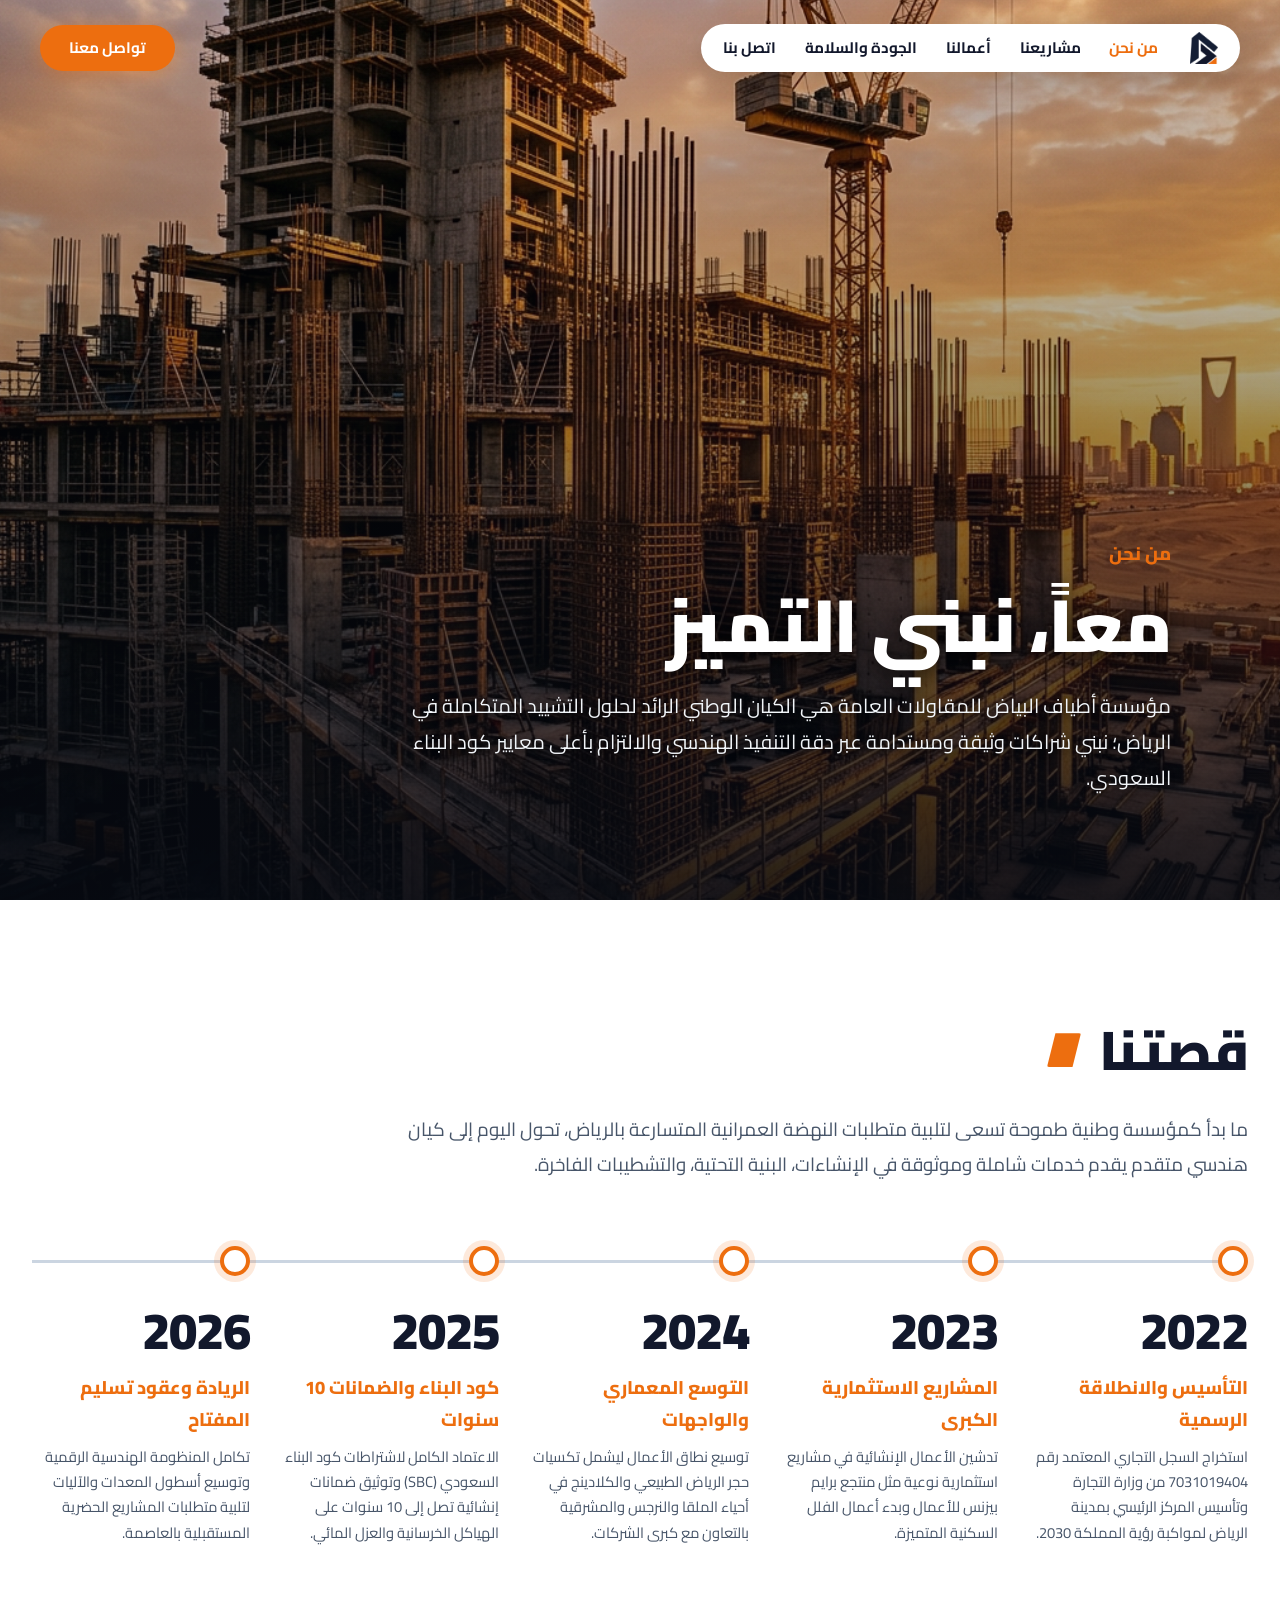
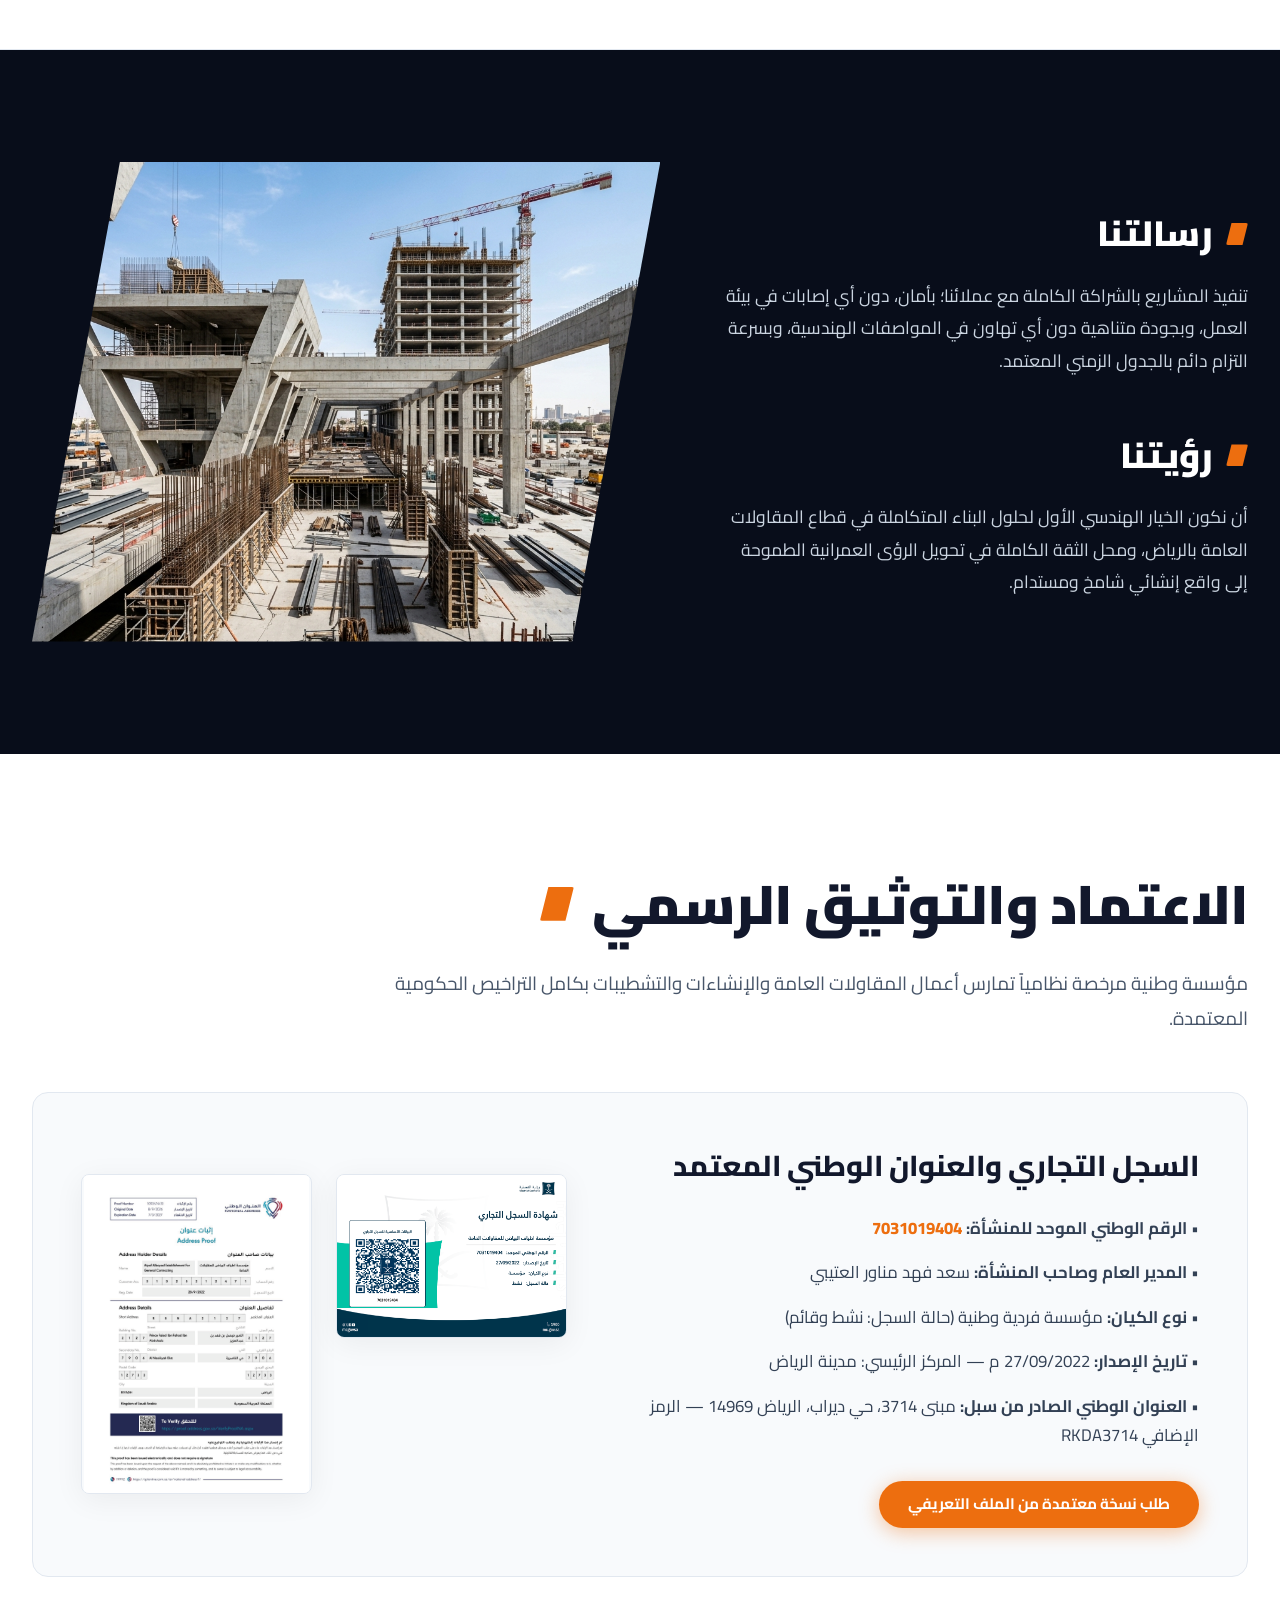
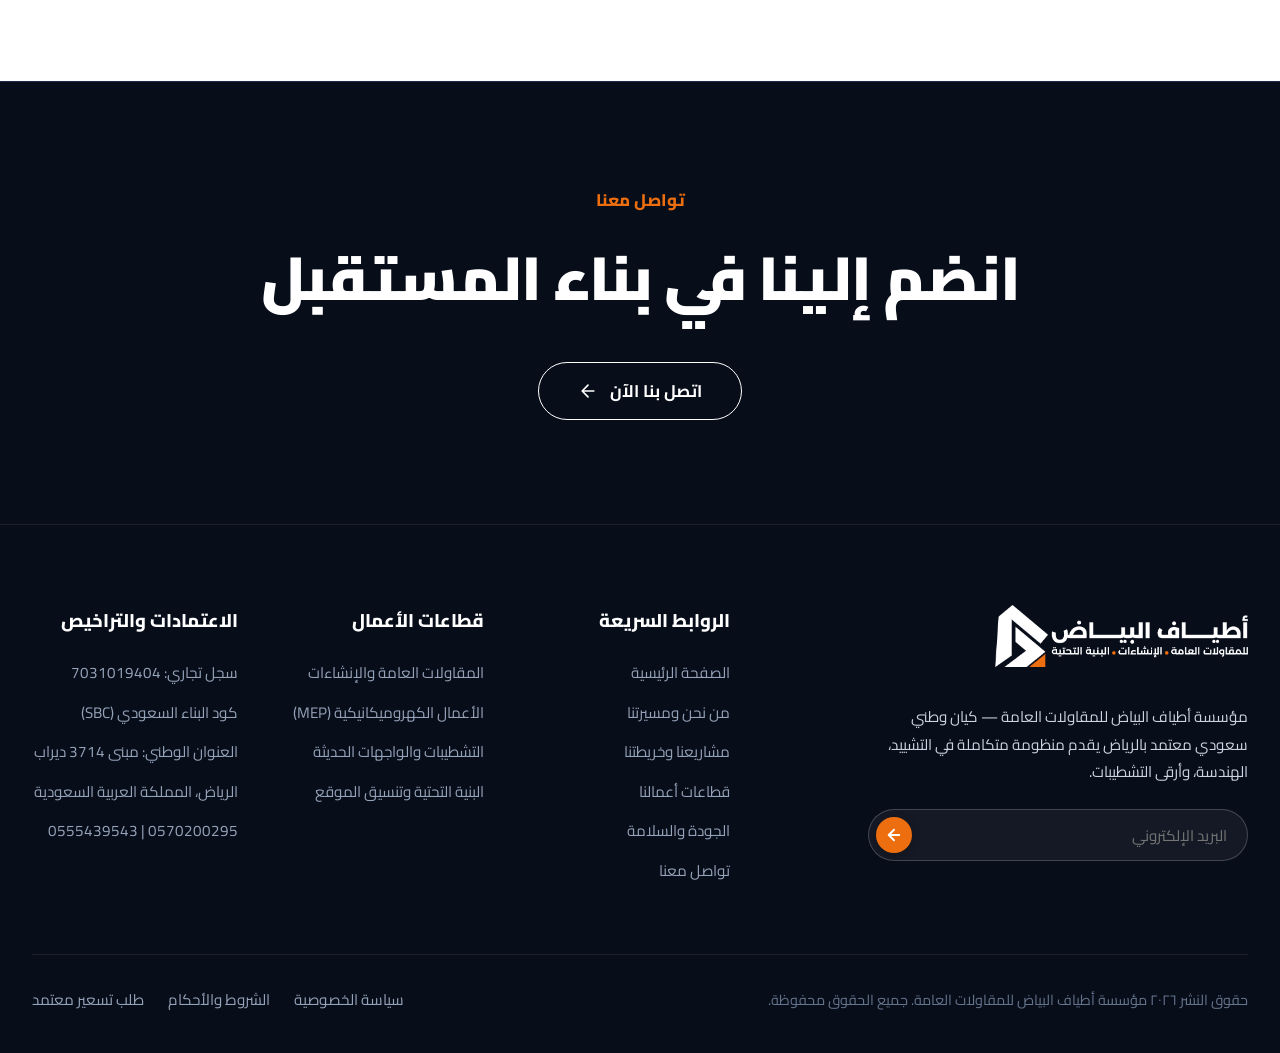
==== website/about.html @ ccd1df32 "Optimize mobile project cards sizing and padding to prevent screen clipping" ====
<!DOCTYPE html>
<html lang="ar" dir="rtl">
<head>
  <meta charset="UTF-8">
  <meta http-equiv="Cache-Control" content="no-cache, no-store, must-revalidate">
  <meta http-equiv="Pragma" content="no-cache">
  <meta http-equiv="Expires" content="0">
  <meta name="viewport" content="width=device-width, initial-scale=1.0">
  <title>من نحن | مؤسسة أطياف البياض للمقاولات العامة</title>
  <meta name="description" content="تعرف على مسيرة وقصة مؤسسة أطياف البياض للمقاولات العامة، رؤيتنا، رسالتنا، وسجلنا التجاري المعتمد.">
  <link rel="stylesheet" href="css/style.css?v=20260916_v12">
  <link rel="icon" href="images/logo/logo-icon.png">
</head>
<body>
<!-- Nesma-Style Splash Screen / Intro Loader -->
<div class="site-splash-screen" id="siteSplashScreen">
  <div class="splash-inner">
    <div class="splash-logo-box">
      <img src="images/logo/logo-square.png" alt="أطياف البياض للمقاولات العامة" class="splash-logo-img">
    </div>
    <div class="splash-progress-bar">
      <div class="splash-progress-fill"></div>
    </div>
  </div>
</div>



<header class="site-header">
  <div class="header-inner">
    <!-- Right Floating Pill -->
    <div class="header-pill">
      <a href="index.html" class="pill-logo">
        <img src="images/logo/logo-icon.png" alt="أطياف البياض">
      </a>
      <button type="button" class="pill-toggle-btn" aria-label="القائمة">
        <svg class="icon-plus" width="18" height="18" viewBox="0 0 24 24" fill="none" stroke="#ffffff" stroke-width="2.8" stroke-linecap="round"><line x1="12" y1="5" x2="12" y2="19"></line><line x1="5" y1="12" x2="19" y2="12"></line></svg>
        <svg class="icon-hamburger" width="18" height="18" viewBox="0 0 24 24" fill="none" stroke="#ffffff" stroke-width="2.5" stroke-linecap="round"><line x1="4" y1="8" x2="20" y2="8"></line><line x1="4" y1="16" x2="20" y2="16"></line></svg>
      </button>
      <nav class="pill-nav">
        <a href="about.html" class="pill-link active">من نحن</a>
        <a href="projects.html" class="pill-link ">مشاريعنا</a>
        <a href="services.html" class="pill-link ">أعمالنا</a>
        <a href="quality-safety.html" class="pill-link ">الجودة والسلامة</a>
        <a href="contact.html" class="pill-link ">اتصل بنا</a>
      </nav>
    </div>
    
    <!-- Left Floating Elements -->
    <div class="header-left">
      <a href="contact.html" class="btn-pill-orange">تواصل معنا</a>
    </div>
  </div>
</header>

<!-- Mobile Navigation Drawer -->
<div class="mobile-nav-drawer">
  <div class="mobile-drawer-header">
    <img src="images/logo/logo-white.png" alt="أطياف البياض" style="height: 38px;">
    <button class="mobile-drawer-close" aria-label="إغلاق">&times;</button>
  </div>
  <div class="mobile-drawer-links">
    <a href="index.html" class="mobile-drawer-link ">الرئيسية</a>
    <a href="about.html" class="mobile-drawer-link active">من نحن</a>
    <a href="projects.html" class="mobile-drawer-link ">مشاريعنا</a>
    <a href="services.html" class="mobile-drawer-link ">أعمالنا</a>
    <a href="quality-safety.html" class="mobile-drawer-link ">الجودة والسلامة</a>
    <a href="contact.html" class="mobile-drawer-link ">اتصل بنا</a>
  </div>
  <div style="margin-top: auto;">
    <a href="contact.html" class="btn-pill-orange" style="width: 100%; justify-content: center;">طلب تسعير مباشر</a>
  </div>
</div>
<div class="drawer-overlay"></div>


<!-- Page Hero -->
<section class="page-hero-nesma" style="background-image: url('images/hero-about.jpg');">
  <div class="page-hero-overlay"></div>
  <div class="container">
    <div class="page-hero-content">
      <span class="page-hero-category">من نحن</span>
      <h1 class="page-hero-title">معاً، نبني التميز</h1>
      <p class="page-hero-desc">
        مؤسسة أطياف البياض للمقاولات العامة هي الكيان الوطني الرائد لحلول التشييد المتكاملة في الرياض؛ نبني شراكات وثيقة ومستدامة عبر دقة التنفيذ الهندسي والالتزام بأعلى معايير كود البناء السعودي.
      </p>
    </div>
  </div>
</section>

<!-- Timeline Section (قصتنا - Nesma Model) -->
<section class="timeline-section-nesma">
  <div class="container">
    <div class="section-head-nesma">
      <div class="heading-with-polygon">
        <span>قصتنا</span>
        <span class="polygon-accent"></span>
      </div>
      <p class="section-subtitle-nesma">
        ما بدأ كمؤسسة وطنية طموحة تسعى لتلبية متطلبات النهضة العمرانية المتسارعة بالرياض، تحول اليوم إلى كيان هندسي متقدم يقدم خدمات شاملة وموثوقة في الإنشاءات، البنية التحتية، والتشطيبات الفاخرة.
      </p>
    </div>

    <div class="timeline-track-nesma">
      <!-- Milestone 2022 -->
      <div class="timeline-item-nesma">
        <div class="timeline-dot"></div>
        <div class="timeline-year">2022</div>
        <div class="timeline-milestone-title">التأسيس والانطلاقة الرسمية</div>
        <p class="timeline-milestone-desc">استخراج السجل التجاري المعتمد رقم 7031019404 من وزارة التجارة وتأسيس المركز الرئيسي بمدينة الرياض لمواكبة رؤية المملكة 2030.</p>
      </div>

      <!-- Milestone 2023 -->
      <div class="timeline-item-nesma">
        <div class="timeline-dot"></div>
        <div class="timeline-year">2023</div>
        <div class="timeline-milestone-title">المشاريع الاستثمارية الكبرى</div>
        <p class="timeline-milestone-desc">تدشين الأعمال الإنشائية في مشاريع استثمارية نوعية مثل منتجع برايم بيزنس للأعمال وبدء أعمال الفلل السكنية المتميزة.</p>
      </div>

      <!-- Milestone 2024 -->
      <div class="timeline-item-nesma">
        <div class="timeline-dot"></div>
        <div class="timeline-year">2024</div>
        <div class="timeline-milestone-title">التوسع المعماري والواجهات</div>
        <p class="timeline-milestone-desc">توسيع نطاق الأعمال ليشمل تكسيات حجر الرياض الطبيعي والكلادينج في أحياء الملقا والنرجس والمشرقية بالتعاون مع كبرى الشركات.</p>
      </div>

      <!-- Milestone 2025 -->
      <div class="timeline-item-nesma">
        <div class="timeline-dot"></div>
        <div class="timeline-year">2025</div>
        <div class="timeline-milestone-title">كود البناء والضمانات 10 سنوات</div>
        <p class="timeline-milestone-desc">الاعتماد الكامل لاشتراطات كود البناء السعودي (SBC) وتوثيق ضمانات إنشائية تصل إلى 10 سنوات على الهياكل الخرسانية والعزل المائي.</p>
      </div>

      <!-- Milestone 2026 -->
      <div class="timeline-item-nesma">
        <div class="timeline-dot"></div>
        <div class="timeline-year">2026</div>
        <div class="timeline-milestone-title">الريادة وعقود تسليم المفتاح</div>
        <p class="timeline-milestone-desc">تكامل المنظومة الهندسية الرقمية وتوسيع أسطول المعدات والآليات لتلبية متطلبات المشاريع الحضرية المستقبلية بالعاصمة.</p>
      </div>
    </div>
  </div>
</section>

<!-- Vision & Mission (Diagonal Frame Cutout - Nesma Model) -->
<section class="vision-section-nesma">
  <div class="container">
    <div class="vision-grid-nesma">
      <!-- Right/Top Text Blocks -->
      <div class="vision-content-box">
        <div class="vision-block">
          <h2 class="vision-block-title">رسالتنا</h2>
          <p class="vision-block-text">
            تنفيذ المشاريع بالشراكة الكاملة مع عملائنا؛ بأمان، دون أي إصابات في بيئة العمل، وبجودة متناهية دون أي تهاون في المواصفات الهندسية، وبسرعة التزام دائم بالجدول الزمني المعتمد.
          </p>
        </div>

        <div class="vision-block">
          <h2 class="vision-block-title">رؤيتنا</h2>
          <p class="vision-block-text">
            أن نكون الخيار الهندسي الأول لحلول البناء المتكاملة في قطاع المقاولات العامة بالرياض، ومحل الثقة الكاملة في تحويل الرؤى العمرانية الطموحة إلى واقع إنشائي شامخ ومستدام.
          </p>
        </div>
      </div>

      <!-- Diagonal Architectural Photo Frame -->
      <div class="diagonal-frame-wrap">
        <img src="images/vision-diagonal.jpg" alt="كوادر أطياف البياض الهندسية">
      </div>
    </div>
  </div>
</section>

<!-- Official Certificates & Commercial Register Section -->
<section class="section-nesma">
  <div class="container">
    <div class="section-head-nesma">
      <div class="heading-with-polygon">
        <span>الاعتماد والتوثيق الرسمي</span>
        <span class="polygon-accent"></span>
      </div>
      <p class="section-subtitle-nesma">
        مؤسسة وطنية مرخصة نظامياً تمارس أعمال المقاولات العامة والإنشاءات والتشطيبات بكامل التراخيص الحكومية المعتمدة.
      </p>
    </div>

    <div class="cr-verification-card">
      <div class="cr-info-side">
        <h3>السجل التجاري والعنوان الوطني المعتمد</h3>
        <div class="cr-meta-list">
          <div>• <strong>الرقم الوطني الموحد للمنشأة:</strong> <span style="color: var(--orange-500); font-weight: 800;">7031019404</span></div>
          <div>• <strong>المدير العام وصاحب المنشأة:</strong> سعد فهد مناور العتيبي</div>
          <div>• <strong>نوع الكيان:</strong> مؤسسة فردية وطنية (حالة السجل: نشط وقائم)</div>
          <div>• <strong>تاريخ الإصدار:</strong> 27/09/2022 م — المركز الرئيسي: مدينة الرياض</div>
          <div>• <strong>العنوان الوطني الصادر من سبل:</strong> مبنى 3714، حي ديراب، الرياض 14969 — الرمز الإضافي RKDA3714</div>
        </div>
        <div style="margin-top: 2rem;">
          <a href="contact.html" class="btn-pill-orange">طلب نسخة معتمدة من الملف التعريفي</a>
        </div>
      </div>
      
      <div class="cr-images-side">
        <img src="images/cr-cert.png" alt="السجل التجاري المعتمد" class="cr-cert-img">
        <img src="images/national-address.png" alt="العنوان الوطني المعتمد" class="cr-cert-img">
      </div>
    </div>
  </div>
</section>


<!-- Pre-Footer Call to Action (Nesma Signature) -->
<section class="pre-footer-cta">
  <div class="container">
    <span class="pre-footer-label">تواصل معنا</span>
    <h2 class="pre-footer-title">انضم إلينا في بناء المستقبل</h2>
    <a href="contact.html" class="btn-cta-outline">
      <span>اتصل بنا الآن</span>
      <svg width="20" height="20" viewBox="0 0 24 24" fill="none" stroke="currentColor" stroke-width="2" stroke-linecap="round" stroke-linejoin="round"><path d="M19 12H5M12 19l-7-7 7-7"/></svg>
    </a>
  </div>
</section>


<!-- Mega Corporate Footer (Nesma Model) -->
<footer class="site-footer-nesma">
  <div class="container">
    <div class="footer-top-row">
      <div>
        <a href="index.html" class="footer-logo-link" aria-label="أطياف البياض للمقاولات العامة">
          <img src="images/logo/logo-footer.png?v=3" alt="أطياف البياض للمقاولات العامة" class="footer-logo-img">
        </a>
        
        <p style="font-size: 0.95rem; color: var(--slate-300); line-height: 1.8; margin-bottom: 1.5rem; max-width: 380px;">
          مؤسسة أطياف البياض للمقاولات العامة — كيان وطني سعودي معتمد بالرياض يقدم منظومة متكاملة في التشييد، الهندسة، وأرقى التشطيبات.
        </p>
        
        <form class="newsletter-box" onsubmit="return false;">
            <div class="newsletter-field">
    <input type="email" class="newsletter-input" placeholder="البريد الإلكتروني" required>
    <button type="submit" class="newsletter-btn" aria-label="إرسال البريد">
            <svg width="18" height="18" viewBox="0 0 24 24" fill="none" stroke="currentColor" stroke-width="2.5" stroke-linecap="round" stroke-linejoin="round"><line x1="19" y1="12" x2="5" y2="12"></line><polyline points="12 19 5 12 12 5"></polyline></svg>
          </button>
  </div>
  <div class="newsletter-feedback" aria-live="polite"></div>
        </form>

      </div>
      
      <div class="footer-columns-grid">
        <div>
          <h4 class="footer-col-title">الروابط السريعة</h4>
          <div class="footer-links-list">
            <a href="index.html" class="footer-nav-link">الصفحة الرئيسية</a>
            <a href="about.html" class="footer-nav-link">من نحن ومسيرتنا</a>
            <a href="projects.html" class="footer-nav-link">مشاريعنا وخريطتنا</a>
            <a href="services.html" class="footer-nav-link">قطاعات أعمالنا</a>
            <a href="quality-safety.html" class="footer-nav-link">الجودة والسلامة</a>
            <a href="contact.html" class="footer-nav-link">تواصل معنا</a>
          </div>
        </div>
        
        <div>
          <h4 class="footer-col-title">قطاعات الأعمال</h4>
          <div class="footer-links-list">
            <a href="services.html#construction" class="footer-nav-link">المقاولات العامة والإنشاءات</a>
            <a href="services.html#mep" class="footer-nav-link">الأعمال الكهروميكانيكية (MEP)</a>
            <a href="services.html#finishing" class="footer-nav-link">التشطيبات والواجهات الحديثة</a>
            <a href="services.html#infrastructure" class="footer-nav-link">البنية التحتية وتنسيق الموقع</a>
          </div>
        </div>
        
        <div>
          <h4 class="footer-col-title">الاعتمادات والتراخيص</h4>
          <div class="footer-links-list">
            <span class="footer-nav-link">سجل تجاري: 7031019404</span>
            <span class="footer-nav-link">كود البناء السعودي (SBC)</span>
            <span class="footer-nav-link">العنوان الوطني: مبنى 3714 ديراب</span>
            <span class="footer-nav-link">الرياض، المملكة العربية السعودية</span>
            <span class="footer-nav-link" style="direction: ltr; text-align: right;">0555439543 | 0570200295</span>
          </div>
        </div>
      </div>
    </div>
    
    <div class="footer-bottom-bar">
      <div>حقوق النشر ٢٠٢٦ مؤسسة أطياف البياض للمقاولات العامة. جميع الحقوق محفوظة.</div>
      <div style="display: flex; gap: 1.5rem;">
        <a href="javascript:void(0)" class="footer-nav-link js-open-privacy">سياسة الخصوصية</a>
        <a href="javascript:void(0)" class="footer-nav-link js-open-terms">الشروط والأحكام</a>
        <a href="contact.html" class="footer-nav-link">طلب تسعير معتمد</a>
      </div>
    </div>
  </div>
</footer>

<script src="js/main.js?v=20260916_v12"></script>
</body>
</html>
---- website/css/style.css ----
/* ==========================================================================
   Atyaf Al-Bayad General Contracting - Full Nesma & Partners Architecture
   Full-screen 100vw, Dynamic Contoured Saudi Map, White Showcase Card,
   Floating Pill Header with Orange Brand Emblem.
   ========================================================================== */

@import url('https://fonts.googleapis.com/css2?family=Cairo:wght@300;400;500;600;700;800;900&display=swap');

:root {
  --navy-950: #070a12;
  --navy-900: #0b1120;
  --navy-850: #10172a;
  --navy-800: #12182c;
  
  --dark-teal-bg: #080d1a;
  --dark-teal-surface: #101a2e;
  --dark-teal-border: #1c2b4a;
  --map-stroke: #223559;
  --map-fill: #0c1424;
  --map-fill-active: #1c2b4a;
  
  --orange-500: #ed6e0f;
  --orange-600: #d85e05;
  --orange-50: rgba(237, 110, 15, 0.08);
  --orange-100: rgba(237, 110, 15, 0.15);
  
  --white: #ffffff;
  --slate-50: #f8fafc;
  --slate-100: #f1f5f9;
  --slate-200: #e2e8f0;
  --slate-300: #cbd5e1;
  --slate-400: #94a3b8;
  --slate-500: #64748b;
  --slate-600: #475569;
  --slate-700: #334155;
  --slate-800: #1e293b;
  --slate-900: #0f172a;

  --font-family: 'Cairo', -apple-system, BlinkMacSystemFont, "Segoe UI", Roboto, sans-serif;
  --transition-fast: all 0.25s cubic-bezier(0.16, 1, 0.3, 1);
  --transition: all 0.4s cubic-bezier(0.16, 1, 0.3, 1);
  --transition-smooth: all 0.7s cubic-bezier(0.16, 1, 0.3, 1);
  
  --radius-sm: 8px;
  --radius-md: 16px;
  --radius-lg: 24px;
  --radius-pill: 9999px;

  --space-xs: 8px;
  --space-sm: 16px;
  --space-md: 24px;
  --space-lg: 32px;
  --space-xl: 48px;
  --space-2xl: 64px;
  --space-3xl: 96px;
  
  --shadow-subtle: 0 6px 30px rgba(0, 0, 0, 0.06);
  --shadow-hover: 0 20px 45px rgba(0, 0, 0, 0.12);
  --shadow-card: 0 25px 60px rgba(0, 0, 0, 0.35);
}

*, *::before, *::after {
  box-sizing: border-box;
  margin: 0;
  padding: 0;
}

html {
  scroll-behavior: smooth;
  font-size: 16px;
  direction: rtl;
  text-align: right;
}

body {
  font-family: var(--font-family);
  background-color: var(--white);
  color: var(--slate-800);
  line-height: 1.7;
  position: relative;
  -webkit-font-smoothing: antialiased;
}

a {
  text-decoration: none;
  color: inherit;
  transition: var(--transition-fast);
}

ul {
  list-style: none;
}

img {
  max-width: 100%;
  height: auto;
  display: block;
}

.container {
  width: 100%;
  max-width: 1400px;
  margin-left: auto;
  margin-right: auto;
  padding-left: 2rem;
  padding-right: 2rem;
}

.container-fluid {
  width: 100%;
  padding-left: 4vw;
  padding-right: 4vw;
}

/* ==========================================================================
   FLOATING PILL HEADER (Nesma Signature)
   ========================================================================== */
/* ==========================================================================
   FLOATING PILL HEADER (Nesma Signature Collapsible Architecture)
   ========================================================================== */
.site-header {
  position: fixed;
  top: 1.5rem;
  right: 0;
  left: 0;
  z-index: 1000;
  pointer-events: none;
  transition: all 0.4s cubic-bezier(0.16, 1, 0.3, 1);
}

.site-header.scrolled {
  top: 1rem;
}

.header-inner {
  display: flex;
  justify-content: space-between;
  align-items: center;
  max-width: 1440px;
  margin: 0 auto;
  padding: 0 2.5rem;
  width: 100%;
}

/* Right Floating Pill (Nesma Collapsible Architecture) */
.header-pill {
  pointer-events: auto;
  display: flex;
  align-items: center;
  background: var(--white);
  padding: 0.5rem 1.4rem;
  border-radius: var(--radius-pill);
  box-shadow: 0 8px 32px rgba(0, 0, 0, 0.16);
  gap: 2rem;
  transition: all 0.4s cubic-bezier(0.16, 1, 0.3, 1);
  overflow: hidden;
  max-width: 800px;
}

.pill-logo {
  display: flex;
  align-items: center;
  flex-shrink: 0;
}

.pill-logo img {
  height: 32px;
  width: auto;
  object-fit: contain;
  transition: transform 0.3s ease;
}

.pill-logo:hover img {
  transform: scale(1.08);
}

/* Plus Toggle Button (Appears only when scrolled) */
.pill-toggle-btn {
  display: none;
  align-items: center;
  justify-content: center;
  width: 38px;
  height: 38px;
  border-radius: 50%;
  background: var(--navy-900);
  color: var(--white);
  border: none;
  cursor: pointer;
  flex-shrink: 0;
  transition: all 0.35s cubic-bezier(0.16, 1, 0.3, 1);
  padding: 0;
  box-shadow: 0 2px 8px rgba(0, 0, 0, 0.18);
}

.pill-toggle-btn svg {
  transition: transform 0.35s cubic-bezier(0.16, 1, 0.3, 1);
  display: block;
}

.pill-toggle-btn .icon-plus {
  display: block;
}

.pill-toggle-btn .icon-hamburger {
  display: none;
}

.pill-toggle-btn:hover {
  background: var(--orange-500);
  transform: scale(1.08);
}

.pill-nav {
  display: flex;
  align-items: center;
  gap: 1.8rem;
  white-space: nowrap;
  transition: all 0.4s cubic-bezier(0.16, 1, 0.3, 1);
  overflow: hidden;
}

.pill-link {
  color: var(--navy-800);
  font-size: 0.95rem;
  font-weight: 700;
  position: relative;
  padding: 0.2rem 0;
  transition: color 0.2s ease;
}

.pill-link:hover, .pill-link.active {
  color: var(--orange-500);
}

/* --- Scrolled Docked State (Collapses on Scroll to Right; Expands on Hover) --- */
.site-header.scrolled .pill-toggle-btn {
  display: inline-flex;
}

/* When scrolled and NOT hovered / expanded: shrink to compact logo + plus badge (Nesma Exact 2.06:1 Proportions) */
.site-header.scrolled .header-pill:not(:hover):not(.is-expanded) {
  min-width: 114px;
  height: 52px;
  gap: 0.85rem;
  padding: 0.35rem 0.95rem 0.35rem 0.5rem;
  box-shadow: 0 8px 24px rgba(0, 0, 0, 0.22);
}

.site-header.scrolled .header-pill:not(:hover):not(.is-expanded) .pill-nav {
  max-width: 0;
  opacity: 0;
  margin: 0;
  padding: 0;
  gap: 0;
  pointer-events: none;
  visibility: hidden;
}

/* When hovered or clicked in scrolled state: smoothly expand and HIDE the circle/x completely */
.site-header.scrolled .header-pill:hover,
.site-header.scrolled .header-pill.is-expanded {
  gap: 1.8rem;
  padding: 0.5rem 1.4rem;
  box-shadow: 0 12px 36px rgba(0, 0, 0, 0.28);
}

.site-header.scrolled .header-pill:hover .pill-toggle-btn,
.site-header.scrolled .header-pill.is-expanded .pill-toggle-btn {
  width: 0 !important;
  max-width: 0 !important;
  opacity: 0 !important;
  padding: 0 !important;
  margin: 0 !important;
  border: none !important;
  pointer-events: none !important;
  visibility: hidden !important;
  overflow: hidden !important;
}

.site-header.scrolled .header-pill:hover .pill-nav,
.site-header.scrolled .header-pill.is-expanded .pill-nav {
  max-width: 650px;
  opacity: 1;
  pointer-events: auto;
  visibility: visible;
}

/* Left Group */
.header-left {
  pointer-events: auto;
  display: flex;
  align-items: center;
  gap: 1.4rem;
}

.lang-switch {
  color: var(--white);
  font-weight: 700;
  font-size: 0.95rem;
  text-shadow: 0 2px 8px rgba(0, 0, 0, 0.8);
  transition: opacity 0.2s ease;
}

.lang-switch:hover {
  opacity: 0.8;
}

.btn-pill-orange {
  background: var(--orange-500);
  color: var(--white);
  padding: 0.65rem 1.8rem;
  border-radius: var(--radius-pill);
  font-weight: 700;
  font-size: 0.95rem;
  box-shadow: 0 4px 20px rgba(237, 110, 15, 0.4);
  transition: var(--transition);
  display: inline-flex;
  align-items: center;
  gap: 0.6rem;
}

.btn-pill-orange:hover {
  background: var(--orange-600);
  transform: translateY(-2px);
  box-shadow: 0 8px 25px rgba(237, 110, 15, 0.5);
  color: var(--white);
}

.mobile-menu-trigger {
  display: none;
  background: var(--white);
  border: none;
  border-radius: 50%;
  width: 44px;
  height: 44px;
  cursor: pointer;
  box-shadow: 0 4px 20px rgba(0, 0, 0, 0.15);
  align-items: center;
  justify-content: center;
  flex-direction: column;
  gap: 5px;
}

.mobile-menu-trigger span {
  width: 20px;
  height: 2px;
  background: var(--navy-800);
}

/* Mobile Drawer */
.mobile-nav-drawer {
  position: fixed;
  top: 0;
  right: 0;
  width: 85%;
  max-width: 360px;
  height: 100vh;
  background: var(--navy-900);
  z-index: 2000;
  padding: 2.5rem 2rem;
  display: flex;
  flex-direction: column;
  gap: 2rem;
  box-shadow: -10px 0 40px rgba(0, 0, 0, 0.6);
  transform: translateX(100%);
  visibility: hidden;
  pointer-events: none;
  transition: transform 0.4s cubic-bezier(0.16, 1, 0.3, 1), visibility 0.4s;
}

.mobile-nav-drawer.open {
  transform: translateX(0);
  visibility: visible;
  pointer-events: auto;
}

.mobile-drawer-header {
  display: flex;
  justify-content: space-between;
  align-items: center;
  border-bottom: 1px solid rgba(255, 255, 255, 0.1);
  padding-bottom: 1.2rem;
}

.mobile-drawer-close {
  background: none;
  border: none;
  color: var(--white);
  font-size: 2rem;
  cursor: pointer;
}

.mobile-drawer-links {
  display: flex;
  flex-direction: column;
  gap: 1.4rem;
}

.mobile-drawer-link {
  color: var(--white);
  font-size: 1.2rem;
  font-weight: 700;
  padding-bottom: 0.5rem;
  border-bottom: 1px solid rgba(255, 255, 255, 0.05);
}

.mobile-drawer-link.active, .mobile-drawer-link:hover {
  color: var(--orange-500);
}

.drawer-overlay {
  position: fixed;
  inset: 0;
  background: rgba(0, 0, 0, 0.7);
  backdrop-filter: blur(4px);
  z-index: 1999;
  opacity: 0;
  visibility: hidden;
  transition: var(--transition);
}

.drawer-overlay.active {
  opacity: 1;
  visibility: visible;
}

/* ==========================================================================
   HERO SECTION (Edge-to-Edge Architectural Video)
   ========================================================================== */
.hero-nesma {
  position: relative;
  width: 100vw;
  min-height: 100vh;
  display: flex;
  align-items: center;
  justify-content: center;
  background-color: var(--navy-950);
  overflow: hidden;
  padding: 8rem 2rem 6rem;
}

.hero-video-bg {
  position: absolute;
  top: -4%;
  left: -4%;
  width: 108%;
  height: 108%;
  object-fit: cover;
  z-index: 1;
  opacity: 0.8;
  animation: heroKenBurns 20s ease-in-out infinite alternate;
  will-change: transform;
}

.hero-fallback-bg {
  position: absolute;
  top: -4%;
  left: -4%;
  width: 108%;
  height: 108%;
  z-index: 1;
  background-size: cover;
  background-position: center;
  opacity: 0.25;
  animation: heroKenBurns 20s ease-in-out infinite alternate;
  will-change: transform;
}

.hero-overlay-nesma {
  position: absolute;
  inset: 0;
  z-index: 2;
  background: radial-gradient(circle at center, rgba(7, 10, 18, 0.4) 0%, rgba(7, 10, 18, 0.7) 100%),
              linear-gradient(180deg, rgba(7, 10, 18, 0.5) 0%, rgba(7, 10, 18, 0.15) 40%, rgba(7, 10, 18, 0.65) 100%);
  pointer-events: none;
}

/* Hero Content & Dynamic Rotating Line (Big, Bold, Vibrant, Crystal Clear) */
.hero-content-nesma {
  position: relative;
  z-index: 5;
  text-align: center;
  max-width: 1200px;
  margin: 0 auto;
  padding: 0 1.5rem;
}

.hero-dynamic-line {
  font-family: 'Cairo', sans-serif;
  font-size: clamp(2.6rem, 5.5vw, 4.8rem);
  font-weight: 900;
  color: #ffffff !important;
  letter-spacing: -0.02em;
  line-height: 1.3;
  min-height: 1.4em;
  display: flex;
  align-items: center;
  justify-content: center;
  text-shadow: none;
}

.hero-rotating-text {
  display: inline-block;
  color: #ffffff !important;
  transition: opacity 0.55s cubic-bezier(0.16, 1, 0.3, 1), transform 0.55s cubic-bezier(0.16, 1, 0.3, 1);
  will-change: transform, opacity;
}

.hero-rotating-text.fade-out {
  opacity: 0;
  transform: translateY(-16px);
}

.hero-rotating-text.fade-in {
  opacity: 1;
  transform: translateY(0);
}

/* Page Hero Variant (Strict 100vh Fullscreen - Nesma Model) */
.page-hero-nesma {
  position: relative;
  width: 100vw;
  height: 100vh;
  min-height: 100vh;
  display: flex;
  align-items: flex-end;
  justify-content: flex-start;
  background-size: 0 0;
  overflow: hidden;
  padding: 0 6vw 6.5rem;
}

.page-hero-nesma::before {
  content: '';
  position: absolute;
  top: -4%;
  left: -4%;
  width: 108%;
  height: 108%;
  background-image: inherit;
  background-size: cover;
  background-position: center;
  z-index: 0;
  animation: heroKenBurns 18s ease-in-out infinite alternate;
  will-change: transform;
  pointer-events: none;
}

@keyframes heroKenBurns {
  0% {
    transform: scale(1);
  }
  100% {
    transform: scale(1.08);
  }
}

.page-hero-overlay {
  position: absolute;
  inset: 0;
  background: linear-gradient(180deg, rgba(7, 10, 18, 0.1) 0%, rgba(7, 10, 18, 0.4) 50%, rgba(7, 10, 18, 0.88) 100%);
  z-index: 1;
}

.page-hero-content {
  position: relative;
  z-index: 2;
  text-align: right;
  max-width: 960px;
  color: var(--white);
  margin-right: 0;
  margin-left: auto;
}

.page-hero-category {
  font-size: 1.15rem;
  color: var(--orange-500);
  font-weight: 800;
  margin-bottom: 0.8rem;
  display: block;
}

.page-hero-title {
  font-size: clamp(2.8rem, 6vw, 4.6rem);
  font-weight: 900;
  color: var(--white);
  line-height: 1.18;
  margin-bottom: 1.2rem;
  letter-spacing: -1.5px;
  text-shadow: 0 4px 20px rgba(0, 0, 0, 0.85);
}

.page-hero-desc {
  font-size: 1.25rem;
  color: var(--slate-100);
  line-height: 1.8;
  max-width: 800px;
  text-shadow: 0 2px 10px rgba(0, 0, 0, 0.8);
}

/* ==========================================================================
   METRIC CARDS (Nesma 4-Card Floating Row)
   ========================================================================== */
.facts-section-nesma {
  position: relative;
  z-index: 10;
  margin-top: 0 !important; /* Completely below the hero section */
  padding: 5.5rem 0 5rem;
  background-color: #f8fafc;
  border-top: 1px solid rgba(0, 0, 0, 0.05);
}

.facts-row-nesma {
  display: grid;
  grid-template-columns: repeat(4, 1fr);
  gap: 1.6rem;
}

.fact-card-nesma {
  border-radius: var(--radius-md);
  padding: 3rem 2.2rem;
  transition: transform 0.35s ease, box-shadow 0.35s ease;
  display: flex;
  flex-direction: column;
}

.fact-card-nesma:hover {
  transform: translateY(-8px);
}

.fact-card-orange {
  background: var(--orange-500);
  color: var(--white);
  box-shadow: 0 12px 35px rgba(237, 110, 15, 0.35);
}

.fact-card-white {
  background: var(--white);
  color: var(--navy-800);
  border: 1px solid var(--slate-200);
  box-shadow: var(--shadow-subtle);
}

.fact-card-white:hover {
  box-shadow: var(--shadow-hover);
}

.fact-big-num {
  font-size: clamp(3.2rem, 4.2vw, 4.5rem);
  font-weight: 900;
  line-height: 1;
  margin-bottom: 1.2rem;
  letter-spacing: -1.5px;
}

.fact-card-title {
  font-size: 1.25rem;
  font-weight: 800;
  margin-bottom: 0.8rem;
}

.fact-card-p {
  font-size: 0.95rem;
  line-height: 1.7;
  opacity: 0.9;
}

.fact-card-white .fact-card-p {
  color: var(--slate-600);
}

/* ==========================================================================
   SECTION HEADINGS & ORANGE POLYGON ACCENT (Nesma Signature)
   ========================================================================== */
.section-nesma {
  padding: 6.5rem 0;
}

.section-nesma-light {
  background-color: var(--slate-50);
}

.section-head-nesma {
  margin-bottom: 3.5rem;
}

.heading-with-polygon {
  display: inline-flex;
  align-items: center;
  gap: 1.1rem;
  font-size: clamp(2.4rem, 4.5vw, 3.4rem);
  font-weight: 900;
  color: var(--navy-800);
  margin-bottom: 1rem;
  letter-spacing: -0.5px;
}

.polygon-accent {
  display: inline-block;
  width: 34px;
  height: 34px;
  background: var(--orange-500);
  clip-path: polygon(25% 0%, 100% 0%, 75% 100%, 0% 100%);
  border-radius: 2px;
  flex-shrink: 0;
}

.section-subtitle-nesma {
  font-size: 1.18rem;
  color: var(--slate-600);
  max-width: 860px;
  line-height: 1.85;
}

/* ==========================================================================
   OUR BUSINESS / SERVICES CARDS (Nesma Style)
   ========================================================================== */
.services-row-nesma {
  display: grid;
  grid-template-columns: repeat(4, 1fr);
  gap: 1.8rem;
}

.service-card-nesma {
  background: var(--white);
  border-radius: var(--radius-md);
  overflow: hidden;
  box-shadow: var(--shadow-subtle);
  border: 1px solid var(--slate-200);
  position: relative;
  transition: transform 0.4s ease, box-shadow 0.4s ease;
  display: flex;
  flex-direction: column;
  text-decoration: none;
}

.service-card-nesma:hover {
  transform: translateY(-8px);
  box-shadow: var(--shadow-hover);
}

.service-img-wrap {
  height: 250px;
  overflow: hidden;
  position: relative;
}

.service-img-wrap img {
  width: 100%;
  height: 100%;
  object-fit: cover;
  transition: transform 0.6s cubic-bezier(0.16, 1, 0.3, 1);
}

.service-card-nesma:hover .service-img-wrap img {
  transform: scale(1.08);
}

.service-icon-circle {
  position: absolute;
  top: 225px;
  right: 2rem;
  width: 52px;
  height: 52px;
  border-radius: 50%;
  background: var(--white);
  box-shadow: 0 4px 18px rgba(0, 0, 0, 0.12);
  display: flex;
  align-items: center;
  justify-content: center;
  color: var(--navy-800);
  z-index: 5;
  border: 1px solid var(--slate-100);
}

.service-content {
  padding: 2.5rem 2rem 2.2rem;
  flex: 1;
  display: flex;
  flex-direction: column;
}

.service-title {
  font-size: 1.35rem;
  font-weight: 800;
  color: var(--navy-800);
  margin-bottom: 0.8rem;
}

.service-desc {
  font-size: 0.95rem;
  color: var(--slate-600);
  line-height: 1.7;
}

/* ==========================================================================
   FULLSCREEN NESMA PROJECTS SECTION (Exact Screenshot 4 Architecture)
   ========================================================================== */
.projects-section-nesma-full {
  width: 100vw;
  min-height: 100vh;
  background-color: var(--dark-teal-bg);
  color: var(--white);
  padding: 6rem 4vw;
  display: flex;
  align-items: center;
  position: relative;
  overflow: hidden;
}

.projects-full-container {
  width: 100%;
  max-width: 1560px;
  margin: 0 auto;
  display: grid;
  grid-template-columns: 500px 1fr;
  gap: 5vw;
  align-items: center;
}

/* Left: Large White Showcase Card */
.project-showcase-left {
  position: relative;
  z-index: 20;
}

.project-white-card {
  background: var(--white);
  color: var(--navy-800);
  border-radius: var(--radius-lg);
  padding: 2.8rem 2.5rem;
  box-shadow: var(--shadow-card);
  width: 100%;
  transition: opacity 0.4s ease, transform 0.4s ease;
  display: flex;
  flex-direction: column;
}

.p-card-title {
  font-size: 1.9rem;
  font-weight: 900;
  color: var(--navy-800);
  margin-bottom: 1.2rem;
  line-height: 1.3;
}

.p-card-meta-grid {
  display: grid;
  grid-template-columns: repeat(4, 1fr);
  gap: 0.8rem;
  border-bottom: 1px solid var(--slate-200);
  padding-bottom: 1.2rem;
  margin-bottom: 1.5rem;
}

.p-meta-box {
  display: flex;
  flex-direction: column;
}

.p-meta-lbl {
  font-size: 0.8rem;
  color: var(--slate-500);
  margin-bottom: 0.2rem;
}

.p-meta-val {
  font-size: 0.95rem;
  font-weight: 800;
  color: var(--navy-800);
  white-space: nowrap;
  overflow: hidden;
  text-overflow: ellipsis;
}

.p-card-img-wrap {
  width: 100%;
  height: 240px;
  border-radius: var(--radius-md);
  overflow: hidden;
  margin-bottom: 1.4rem;
  box-shadow: 0 4px 15px rgba(0, 0, 0, 0.08);
}

.p-card-img-wrap img {
  width: 100%;
  height: 100%;
  object-fit: cover;
  transition: transform 0.5s ease;
}

.p-card-desc {
  font-size: 0.95rem;
  color: var(--slate-600);
  line-height: 1.75;
  margin-bottom: 2rem;
  min-height: 68px;
}

.p-card-nav-row {
  display: flex;
  justify-content: space-between;
  align-items: center;
  border-top: 1px solid var(--slate-200);
  padding-top: 1.2rem;
}

.p-nav-counter {
  font-size: 1.1rem;
  font-weight: 800;
  color: var(--navy-800);
}

.p-nav-counter span:first-child {
  color: var(--orange-500);
  font-size: 1.35rem;
}

.p-nav-arrows {
  display: flex;
  gap: 0.8rem;
}

.p-nav-btn {
  width: 44px;
  height: 44px;
  border-radius: 50%;
  border: 1px solid var(--slate-300);
  background: var(--white);
  color: var(--navy-800);
  cursor: pointer;
  display: flex;
  align-items: center;
  justify-content: center;
  transition: var(--transition-fast);
}

.p-nav-btn:hover {
  background: var(--orange-500);
  border-color: var(--orange-500);
  color: var(--white);
  transform: scale(1.05);
}

/* Right: Contoured Vector Map & Title */
.project-map-right {
  display: flex;
  flex-direction: column;
  justify-content: space-between;
  position: relative;
  min-height: 600px;
}

.map-viewport {
  width: 100%;
  position: relative;
  overflow: visible;
  display: flex;
  justify-content: center;
  align-items: center;
}

.saudi-map-svg-element {
  width: 100%;
  max-width: 820px;
  height: auto;
  transition: transform 0.8s cubic-bezier(0.16, 1, 0.3, 1);
  transform-origin: center center;
  filter: drop-shadow(0 20px 40px rgba(0, 0, 0, 0.5));
}

.ksa-depth-layer {
  fill: #04070e;
}

.ksa-region {
  fill: var(--map-fill);
  stroke: var(--map-stroke);
  stroke-width: 1.4;
  transition: fill 0.5s ease, stroke 0.5s ease;
  cursor: pointer;
}

.ksa-region:hover {
  fill: #15223c;
  stroke: #2b426e;
}

.ksa-region.active-region {
  fill: var(--map-fill-active);
  stroke: #38558c;
  stroke-width: 2;
}

.map-lbl {
  font-family: var(--font-family);
  font-size: 15px;
  font-weight: 700;
  fill: #4d6b9e;
  text-anchor: middle;
  pointer-events: none;
  transition: fill 0.3s ease;
}

.map-lbl.bold-lbl {
  font-size: 22px;
  font-weight: 900;
  fill: #6888bf;
}

/* Dynamic 3D Pin & Pulse */
.dynamic-pin {
  transition: transform 0.8s cubic-bezier(0.16, 1, 0.3, 1);
}

.pin-radar-ring {
  fill: rgba(237, 110, 15, 0.22);
  animation: pinRadar 2s infinite cubic-bezier(0.25, 1, 0.5, 1);
}

.pin-halo {
  fill: rgba(237, 110, 15, 0.55);
}

.pin-core {
  fill: var(--white);
  filter: drop-shadow(0 0 6px rgba(255, 255, 255, 0.9));
}

@keyframes pinRadar {
  0% { r: 10; opacity: 1; }
  100% { r: 38; opacity: 0; }
}

.project-right-footer {
  margin-top: 2rem;
  max-width: 700px;
}

.project-section-heading {
  font-size: clamp(2.4rem, 4.5vw, 3.4rem);
  font-weight: 900;
  color: var(--white);
  margin-bottom: 0.8rem;
}

.project-section-sub {
  font-size: 1.12rem;
  color: var(--slate-300);
  line-height: 1.85;
  margin-bottom: 1.8rem;
}

/* ==========================================================================
   ABOUT US: HORIZONTAL TIMELINE & ANGLE CUTOUT (Nesma Signature)
   ========================================================================== */
.timeline-section-nesma {
  padding: 6.5rem 0;
  background-color: var(--white);
  border-bottom: 1px solid var(--slate-200);
}

.timeline-track-nesma {
  display: grid;
  grid-template-columns: repeat(5, 1fr);
  gap: 2rem;
  position: relative;
  margin-top: 4rem;
}

.timeline-track-nesma::before {
  content: '';
  position: absolute;
  top: 14px;
  right: 0;
  left: 0;
  height: 3px;
  background: #cbd5e1;
  z-index: 1;
}

.timeline-item-nesma {
  position: relative;
  z-index: 2;
  display: flex;
  flex-direction: column;
}

.timeline-dot {
  width: 30px;
  height: 30px;
  border-radius: 50%;
  background: var(--white);
  border: 4px solid var(--orange-500);
  margin-bottom: 1.8rem;
  box-shadow: 0 0 0 6px rgba(237, 110, 15, 0.15);
  transition: transform 0.3s ease;
}

.timeline-item-nesma:hover .timeline-dot {
  transform: scale(1.25);
  background: var(--orange-500);
}

.timeline-year {
  font-size: 3.2rem;
  font-weight: 900;
  color: var(--navy-800);
  line-height: 1;
  margin-bottom: 1rem;
  letter-spacing: -1px;
}

.timeline-milestone-title {
  font-size: 1.15rem;
  font-weight: 800;
  color: var(--orange-500);
  margin-bottom: 0.6rem;
}

.timeline-milestone-desc {
  font-size: 0.92rem;
  color: var(--slate-600);
  line-height: 1.7;
}

/* Vision & Mission Diagonal Frame */
.vision-section-nesma {
  background-color: var(--dark-teal-bg);
  color: var(--white);
  padding: 7rem 0;
  position: relative;
  overflow: hidden;
}

.vision-grid-nesma {
  display: grid;
  grid-template-columns: 1fr 1.2fr;
  gap: 4rem;
  align-items: center;
}

.diagonal-frame-wrap {
  position: relative;
  width: 100%;
  height: 480px;
  clip-path: polygon(14% 0%, 100% 0%, 86% 100%, 0% 100%);
  overflow: hidden;
  box-shadow: 0 20px 50px rgba(0, 0, 0, 0.5);
}

.diagonal-frame-wrap img {
  width: 100%;
  height: 100%;
  object-fit: cover;
}

.vision-content-box {
  display: flex;
  flex-direction: column;
  gap: 3rem;
}

.vision-block-title {
  font-size: 2.2rem;
  font-weight: 900;
  color: var(--white);
  margin-bottom: 1rem;
  display: flex;
  align-items: center;
  gap: 0.8rem;
}

.vision-block-title::before {
  content: '';
  display: inline-block;
  width: 22px;
  height: 22px;
  background: var(--orange-500);
  clip-path: polygon(25% 0%, 100% 0%, 75% 100%, 0% 100%);
  border-radius: 2px;
  flex-shrink: 0;
}

.vision-block-text {
  font-size: 1.1rem;
  color: var(--slate-300);
  line-height: 1.85;
}

/* ==========================================================================
   PRE-FOOTER CTA & MEGA FOOTER (Nesma Exact)
   ========================================================================== */
.pre-footer-cta {
  background-color: var(--dark-teal-bg);
  border-top: 1px solid var(--dark-teal-border);
  padding: 6.5rem 0;
  text-align: center;
  color: var(--white);
}

.pre-footer-label {
  color: var(--orange-500);
  font-size: 1.05rem;
  font-weight: 800;
  margin-bottom: 0.8rem;
  display: block;
}

.pre-footer-title {
  font-size: clamp(2.4rem, 5vw, 3.8rem);
  font-weight: 900;
  margin-bottom: 2rem;
  letter-spacing: -1px;
}

.btn-cta-outline {
  display: inline-flex;
  align-items: center;
  gap: 0.8rem;
  padding: 0.85rem 2.4rem;
  border-radius: var(--radius-pill);
  border: 1.5px solid var(--white);
  color: var(--white);
  font-size: 1.05rem;
  font-weight: 700;
  transition: var(--transition-fast);
}

.btn-cta-outline:hover {
  background: var(--white);
  color: var(--navy-900);
  transform: translateY(-3px);
  box-shadow: 0 10px 30px rgba(0, 0, 0, 0.3);
}

/* Mega Footer */
.site-footer-nesma {
  background-color: var(--dark-teal-bg);
  border-top: 1px solid rgba(255, 255, 255, 0.08);
  padding: 5rem 0 2.5rem;
  color: var(--slate-300);
}

.footer-top-row {
  display: grid;
  grid-template-columns: 1.3fr 2fr;
  gap: 4rem;
  margin-bottom: 4rem;
}

.footer-logo-link {
  display: inline-block;
  margin-bottom: 1.75rem;
  transition: transform var(--transition-fast), opacity var(--transition-fast);
}

.footer-logo-link:hover {
  transform: translateY(-2px);
  opacity: 0.95;
}

.footer-logo-img {
  height: 62px;
  width: auto;
  max-width: 280px;
  object-fit: contain;
  display: block;
}

.newsletter-box {
  position: relative;
  max-width: 380px;
}

.newsletter-field {
  position: relative;
  width: 100%;
}

.newsletter-input {
  width: 100%;
  height: 52px;
  padding: 0 1.25rem 0 3.8rem;
  border-radius: var(--radius-pill);
  border: 1px solid rgba(255, 255, 255, 0.2);
  background: rgba(255, 255, 255, 0.05);
  color: var(--white);
  font-family: var(--font-family);
  font-size: 0.95rem;
  outline: none;
  display: block;
  box-sizing: border-box;
  transition: border-color var(--transition-fast), background var(--transition-fast);
}

.newsletter-input:focus {
  border-color: var(--orange-500);
  background: rgba(255, 255, 255, 0.08);
}

.newsletter-btn {
  position: absolute;
  left: 8px;
  top: 50%;
  transform: translateY(-50%);
  width: 36px;
  height: 36px;
  border-radius: 50%;
  background: var(--orange-500);
  border: none;
  color: var(--white);
  cursor: pointer;
  display: flex;
  align-items: center;
  justify-content: center;
  padding: 0;
  transition: all var(--transition-fast);
  box-shadow: 0 2px 8px rgba(0, 0, 0, 0.2);
  z-index: 2;
}

.newsletter-btn:hover {
  background: var(--orange-600);
  transform: translateY(-50%) scale(1.06);
}

.newsletter-feedback {
  font-size: 0.82rem;
  margin-top: 0.6rem;
  padding: 0 0.5rem;
  min-height: 1.2rem;
  line-height: 1.5;
  transition: all 0.25s ease;
}

.newsletter-feedback.success {
  color: #4ade80;
  font-weight: 600;
}

.newsletter-feedback.error {
  color: #f87171;
  font-weight: 600;
}

.footer-columns-grid {
  display: grid;
  grid-template-columns: repeat(3, 1fr);
  gap: 2.5rem;
}

.footer-col-title {
  font-size: 1.15rem;
  font-weight: 800;
  color: var(--white);
  margin-bottom: 1.5rem;
}

.footer-links-list {
  display: flex;
  flex-direction: column;
  gap: 0.85rem;
}

.footer-nav-link {
  font-size: 0.95rem;
  color: var(--slate-400);
  transition: color 0.2s ease;
}

.footer-nav-link:hover {
  color: var(--orange-500);
}

.footer-bottom-bar {
  border-top: 1px solid rgba(255, 255, 255, 0.08);
  padding-top: 2rem;
  display: flex;
  justify-content: space-between;
  align-items: center;
  flex-wrap: wrap;
  gap: 1.5rem;
  font-size: 0.9rem;
  color: var(--slate-500);
}

/* ==========================================================================
   RESPONSIVE DESIGN (Tablets & Mobiles)
   ========================================================================== */
@media (max-width: 1200px) {
  .projects-full-container { grid-template-columns: 1fr; }
  .services-row-nesma { grid-template-columns: repeat(2, 1fr); }
  .facts-row-nesma { grid-template-columns: repeat(2, 1fr); }
  .timeline-track-nesma { grid-template-columns: repeat(3, 1fr); }
  .timeline-track-nesma::before { display: none; }
}

@media (max-width: 992px) {
  .vision-grid-nesma { grid-template-columns: 1fr; }
  .footer-top-row { grid-template-columns: 1fr; }
}

@media (max-width: 768px) {
  .pill-nav, .lang-switch { display: none; }
  .mobile-menu-trigger { display: flex; }
  .pill-toggle-btn { display: inline-flex; }
  .header-pill {
    min-width: 114px;
    height: 52px;
    padding: 0.35rem 0.95rem 0.35rem 0.5rem;
    gap: 0.85rem;
  }
  .facts-row-nesma { grid-template-columns: 1fr; }
  .services-row-nesma { grid-template-columns: 1fr; }
  .timeline-track-nesma { grid-template-columns: 1fr; }
  .footer-columns-grid { grid-template-columns: 1fr; }
  .hero-title-nesma { font-size: 2.6rem; }
  .facts-section-nesma { margin-top: 0 !important; }
  .projects-section-nesma-full { padding: 4rem 1rem; }
}



/* ==========================================================================
   NESMA & PARTNERS SCROLLYTELLING PROJECTS SECTION
   Natural Mouse Scroll + Sticky Line Contour Map + Pure White Info Cards
   ========================================================================== */

.scrolly-projects-section {
  background-color: #080D1A;
  padding: 6rem 0 8rem;
  position: relative;
  overflow: clip;
  color: #ffffff;
}

.scrolly-projects-container {
  max-width: 1440px;
  margin: 0 auto;
  padding: 0 2.5rem;
  display: grid;
  grid-template-columns: 1.15fr 1fr;
  gap: 4.5rem;
  align-items: start;
}

/* --- Left Column: Natural Stream of Cards --- */
.scrolly-projects-stream {
  display: flex;
  flex-direction: column;
}

.scrolly-project-item {
  margin-bottom: 5.5rem;
  scroll-margin-top: 140px;
  transition: opacity 0.4s ease, transform 0.4s ease;
}

.scrolly-project-item:last-child {
  margin-bottom: 2rem;
}

.p-card-img-box {
  width: 100%;
  height: 320px;
  border-radius: 20px;
  overflow: hidden;
  background-color: #101A2E;
  margin-bottom: 1.25rem;
  box-shadow: 0 10px 30px rgba(0, 0, 0, 0.35);
}

.p-card-img-box img {
  width: 100%;
  height: 100%;
  object-fit: cover;
  display: block;
  transition: transform 0.6s cubic-bezier(0.2, 0.8, 0.2, 1);
}

.scrolly-project-item:hover .p-card-img-box img {
  transform: scale(1.03);
}

/* White Information Card (Exact Nesma Screenshot 4) */
.p-white-info-card {
  background: #ffffff;
  border-radius: 22px;
  padding: 2.2rem 2.4rem;
  box-shadow: 0 16px 40px rgba(0, 0, 0, 0.22);
}

.p-info-title {
  font-family: 'Cairo', sans-serif;
  font-size: 1.7rem;
  font-weight: 800;
  color: #0f172a;
  line-height: 1.4;
  margin: 0 0 2rem 0;
  letter-spacing: -0.01em;
}

.p-info-meta-row {
  display: grid;
  grid-template-columns: repeat(4, 1fr);
  gap: 1.2rem;
  border-top: 1px solid #f1f5f9;
  padding-top: 1.4rem;
}

.p-meta-col {
  display: flex;
  flex-direction: column;
  gap: 0.35rem;
}

.p-meta-label {
  font-size: 0.82rem;
  color: #94a3b8;
  font-weight: 600;
  font-family: 'Cairo', sans-serif;
}

.p-meta-val {
  font-size: 0.95rem;
  color: #1e293b;
  font-weight: 700;
  font-family: 'Cairo', sans-serif;
  white-space: nowrap;
}

/* --- Right Column: Sticky Riyadh Vector Map & Caption --- */
.scrolly-map-sticky-col {
  position: sticky;
  top: 100px;
  height: calc(100vh - 130px);
  min-height: 580px;
  display: flex;
  flex-direction: column;
  justify-content: space-between;
  padding: 0.5rem 0 1.5rem;
}

.nesma-map-wrapper {
  position: relative;
  width: 100%;
  display: flex;
  flex-direction: column;
  align-items: center;
}

.riyadh-vector-map {
  width: 100%;
  max-width: 580px;
  height: auto;
  max-height: 52vh;
  display: block;
  margin: 0 auto;
}

.r-outer-silhouette {
  stroke: rgba(255, 255, 255, 0.1);
  stroke-width: 1;
  stroke-dasharray: 4 4;
  fill: none;
}

/* Active District Floating Pill */
.active-district-indicator {
  display: inline-flex;
  align-items: center;
  gap: 0.6rem;
  background: rgba(255, 255, 255, 0.06);
  border: 1px solid rgba(255, 255, 255, 0.14);
  backdrop-filter: blur(8px);
  padding: 0.4rem 1.1rem;
  border-radius: 999px;
  margin-top: 0.8rem;
  transition: all 0.3s ease;
}

.district-pulse-dot {
  width: 8px;
  height: 8px;
  border-radius: 50%;
  background-color: #ed6e0f;
  box-shadow: 0 0 10px #ed6e0f;
}

.district-name {
  color: #f1f5f9;
  font-size: 0.88rem;
  font-weight: 700;
  font-family: 'Cairo', sans-serif;
}

/* Caption Bottom Area (Exact Nesma) */
.nesma-projects-caption {
  margin-top: auto;
  padding-top: 1.5rem;
}

.nesma-caption-title {
  font-family: 'Cairo', sans-serif;
  font-size: 2.6rem;
  font-weight: 800;
  color: #ffffff;
  margin: 0 0 0.8rem 0;
  letter-spacing: -0.02em;
}

.nesma-caption-desc {
  font-family: 'Cairo', sans-serif;
  font-size: 1.05rem;
  line-height: 1.7;
  color: rgba(255, 255, 255, 0.82);
  margin: 0 0 1.6rem 0;
  max-width: 520px;
}

.nesma-cta-wrap {
  display: flex;
  align-items: center;
}

/* Responsive Adjustments */
@media (max-width: 1024px) {
  .scrolly-projects-container {
    grid-template-columns: 1fr;
    gap: 3rem;
  }
  
  .scrolly-map-sticky-col {
    position: relative;
    top: 0;
    height: auto;
    min-height: auto;
    order: -1;
    margin-bottom: 2rem;
  }

  .riyadh-vector-map {
    max-height: 380px;
  }

  .p-white-info-card {
    padding: 1.8rem 1.5rem;
  }

  .p-info-title {
    font-size: 1.4rem;
  }

  .p-info-meta-row {
    grid-template-columns: repeat(2, 1fr);
    gap: 1rem;
  }
}

@media (max-width: 640px) {
  .scrolly-projects-section {
    padding: 4rem 0 5rem;
  }

  .p-card-img-box {
    height: 240px;
  }

  .p-info-meta-row {
    grid-template-columns: 1fr;
    gap: 0.8rem;
  }
}



/* ==========================================================================
   NESMA SCROLLYTELLING WITH UNIFIED PROJECT CARDS (Image + Info in ONE Box)
   ========================================================================== */

.scrolly-projects-section {
  background-color: #080D1A;
  padding: 6rem 0 8rem;
  position: relative;
  overflow: clip;
  color: #ffffff;
}

.scrolly-projects-container {
  max-width: 1440px;
  margin: 0 auto;
  padding: 0 2.5rem;
  display: grid;
  grid-template-columns: 1.15fr 1fr;
  gap: 4.5rem;
  align-items: start;
}

/* --- Left Column: Natural Stream of Unified Cards --- */
.scrolly-projects-stream {
  display: flex;
  flex-direction: column;
}

.scrolly-project-item {
  margin-bottom: 5.5rem;
  scroll-margin-top: 130px;
}

.scrolly-project-item:last-child {
  margin-bottom: 2rem;
}

/* The Unified White Container (Photo and Info inside ONE container) */
.project-white-card {
  background: #ffffff;
  border-radius: 24px;
  padding: 2.2rem 2.4rem;
  box-shadow: 0 16px 45px rgba(0, 0, 0, 0.28);
  border: 1px solid rgba(255, 255, 255, 0.9);
  transition: transform 0.35s ease, box-shadow 0.35s ease;
}

.scrolly-project-item:hover .project-white-card {
  transform: translateY(-4px);
  box-shadow: 0 22px 55px rgba(0, 0, 0, 0.35);
}

/* 1. Project Title */
.p-card-title {
  font-family: 'Cairo', sans-serif;
  font-size: 1.65rem;
  font-weight: 800;
  color: #0f172a;
  line-height: 1.4;
  margin: 0 0 1.4rem 0;
  letter-spacing: -0.01em;
}

/* 2. Metadata Grid (4 Columns) */
.p-card-meta-grid {
  display: grid;
  grid-template-columns: repeat(4, 1fr);
  gap: 1.2rem;
  border-top: 1px solid #edf2f7;
  border-bottom: 1px solid #edf2f7;
  padding: 1.2rem 0;
  margin-bottom: 1.5rem;
}

.p-meta-box {
  display: flex;
  flex-direction: column;
  gap: 0.3rem;
}

.p-meta-lbl {
  font-size: 0.82rem;
  color: #94a3b8;
  font-weight: 600;
  font-family: 'Cairo', sans-serif;
}

.p-meta-val {
  font-size: 0.95rem;
  color: #1e293b;
  font-weight: 700;
  font-family: 'Cairo', sans-serif;
  white-space: nowrap;
}

/* 3. Project Photo INSIDE the container */
.p-card-img-wrap {
  width: 100%;
  height: 300px;
  border-radius: 16px;
  overflow: hidden;
  background-color: #0f172a;
  margin-bottom: 1.3rem;
}

.p-card-img-wrap img {
  width: 100%;
  height: 100%;
  object-fit: cover;
  display: block;
  transition: transform 0.6s cubic-bezier(0.2, 0.8, 0.2, 1);
}

.scrolly-project-item:hover .p-card-img-wrap img {
  transform: scale(1.03);
}

/* 4. Project Description */
.p-card-desc {
  font-family: 'Cairo', sans-serif;
  font-size: 0.95rem;
  line-height: 1.65;
  color: #475569;
  margin: 0;
}

/* --- Right Column: Sticky Riyadh Vector Map & Caption --- */
.scrolly-map-sticky-col {
  position: sticky;
  top: 100px;
  height: calc(100vh - 130px);
  min-height: 580px;
  display: flex;
  flex-direction: column;
  justify-content: space-between;
  padding: 0.5rem 0 1.5rem;
}

.nesma-map-wrapper {
  position: relative;
  width: 100%;
  display: flex;
  flex-direction: column;
  align-items: center;
}

.riyadh-vector-map {
  width: 100%;
  max-width: 580px;
  height: auto;
  max-height: 52vh;
  display: block;
  margin: 0 auto;
}

.r-outer-silhouette {
  stroke: rgba(255, 255, 255, 0.1);
  stroke-width: 1;
  stroke-dasharray: 4 4;
  fill: none;
}

/* Active District Floating Pill */
.active-district-indicator {
  display: inline-flex;
  align-items: center;
  gap: 0.6rem;
  background: rgba(255, 255, 255, 0.06);
  border: 1px solid rgba(255, 255, 255, 0.14);
  backdrop-filter: blur(8px);
  padding: 0.4rem 1.1rem;
  border-radius: 999px;
  margin-top: 0.8rem;
  transition: all 0.3s ease;
}

.district-pulse-dot {
  width: 8px;
  height: 8px;
  border-radius: 50%;
  background-color: #ed6e0f;
  box-shadow: 0 0 10px #ed6e0f;
}

.district-name {
  color: #f1f5f9;
  font-size: 0.88rem;
  font-weight: 700;
  font-family: 'Cairo', sans-serif;
}

/* Caption Bottom Area */
.nesma-projects-caption {
  margin-top: auto;
  padding-top: 1.5rem;
}

.nesma-caption-title {
  font-family: 'Cairo', sans-serif;
  font-size: 2.6rem;
  font-weight: 800;
  color: #ffffff;
  margin: 0 0 0.8rem 0;
  letter-spacing: -0.02em;
}

.nesma-caption-desc {
  font-family: 'Cairo', sans-serif;
  font-size: 1.05rem;
  line-height: 1.7;
  color: rgba(255, 255, 255, 0.82);
  margin: 0 0 1.6rem 0;
  max-width: 520px;
}

.nesma-cta-wrap {
  display: flex;
  align-items: center;
}

/* Responsive Adjustments */
@media (max-width: 1024px) {
  .scrolly-projects-container {
    grid-template-columns: 1fr;
    gap: 3rem;
  }
  
  .scrolly-map-sticky-col {
    position: relative;
    top: 0;
    height: auto;
    min-height: auto;
    order: -1;
    margin-bottom: 2rem;
  }

  .riyadh-vector-map {
    max-height: 380px;
  }

  .project-white-card {
    padding: 1.8rem 1.6rem;
  }

  .p-card-title {
    font-size: 1.4rem;
  }

  .p-card-meta-grid {
    grid-template-columns: repeat(2, 1fr);
    gap: 1rem;
  }
}

@media (max-width: 640px) {
  .scrolly-projects-section {
    padding: 4rem 0 5rem;
  }

  .p-card-img-wrap {
    height: 220px;
  }

  .p-card-meta-grid {
    grid-template-columns: 1fr;
    gap: 0.8rem;
  }
}



/* ==========================================================================
   REAL RIYADH MAP (FROM الخريطه.png) WITH DYNAMIC PIECE ZOOM
   ========================================================================== */

.riyadh-real-map-svg {
  width: 100%;
  max-width: 440px;
  height: auto;
  max-height: 52vh;
  display: block;
  margin: 0 auto;
  overflow: visible;
  filter: drop-shadow(0 15px 35px rgba(0, 0, 0, 0.45));
}

.map-sectors-group {
  transition: opacity 0.3s ease;
}

.map-piece {
  transform-box: fill-box;
  transform-origin: center center;
  transition: transform 0.5s cubic-bezier(0.34, 1.56, 0.64, 1), 
              filter 0.4s ease, 
              stroke-width 0.4s ease, 
              opacity 0.4s ease;
  cursor: pointer;
}

.map-piece:hover {
  filter: brightness(1.12) drop-shadow(0 0 14px rgba(232, 99, 12, 0.8));
}

/* Scaled up (enlarged) piece when project is active */
.map-piece.active-piece {
  transform: scale(1.14);
  filter: url(#activePieceGlow) brightness(1.15);
  stroke: #FFFFFF !important;
  stroke-width: 5 !important;
  opacity: 1 !important;
}

/* Dim inactive pieces slightly so active piece stands out */
.map-sectors-group.has-active .map-piece:not(.active-piece) {
  opacity: 0.72;
  filter: saturate(0.85);
}



/* ==========================================================================
   NESMA-STYLE INTRO SPLASH SCREEN / PRELOADER
   ========================================================================== */
.site-splash-screen {
  position: fixed;
  inset: 0;
  width: 100vw;
  height: 100vh;
  background-color: #ffffff;
  z-index: 999999;
  display: flex;
  align-items: center;
  justify-content: center;
  transition: opacity 0.75s cubic-bezier(0.16, 1, 0.3, 1), 
              visibility 0.75s cubic-bezier(0.16, 1, 0.3, 1),
              transform 0.75s cubic-bezier(0.16, 1, 0.3, 1);
  will-change: opacity, visibility;
}

.site-splash-screen.loaded {
  opacity: 0;
  visibility: hidden;
  pointer-events: none;
  transform: scale(1.03);
}

.splash-inner {
  display: flex;
  flex-direction: column;
  align-items: center;
  justify-content: center;
  gap: 1.8rem;
  animation: splashFadeIn 0.8s cubic-bezier(0.16, 1, 0.3, 1) forwards;
}

.splash-logo-box {
  width: 210px;
  max-width: 52vw;
  display: flex;
  align-items: center;
  justify-content: center;
}

.splash-logo-img {
  width: 100%;
  height: auto;
  display: block;
}

/* Subtle sleek orange progress bar */
.splash-progress-bar {
  width: 140px;
  height: 3px;
  background: rgba(11, 17, 32, 0.06);
  border-radius: 4px;
  overflow: hidden;
  position: relative;
}

.splash-progress-fill {
  width: 0%;
  height: 100%;
  background: #ed6e0f;
  border-radius: 4px;
  animation: splashProgress 1.4s cubic-bezier(0.16, 1, 0.3, 1) forwards;
}

@keyframes splashFadeIn {
  0% {
    opacity: 0;
    transform: scale(0.92);
  }
  100% {
    opacity: 1;
    transform: scale(1);
  }
}

@keyframes splashProgress {
  0% {
    width: 0%;
  }
  65% {
    width: 78%;
  }
  100% {
    width: 100%;
  }
}

/* ==========================================================================
   FIELD PHOTO GALLERY SECTION - Balanced Corporate System
   ========================================================================== */

.field-gallery-section {
  background: var(--navy-950);
  padding: 8.5rem 0 6rem;
  border-top: 1px solid var(--dark-teal-border);
  position: relative;
  z-index: 5;
  scroll-margin-top: 130px;
}

.field-gallery-header {
  text-align: center;
  margin-bottom: 2.75rem;
  position: relative;
  z-index: 2;
}

.field-gallery-eyebrow {
  display: inline-block;
  font-size: 0.95rem;
  font-weight: 700;
  color: var(--orange-500);
  background: transparent;
  border: none;
  padding: 0;
  margin-bottom: 0.75rem;
  letter-spacing: 0.05em;
}

.field-gallery-title {
  font-size: clamp(1.9rem, 3.8vw, 2.75rem);
  font-weight: 800;
  color: var(--white);
  margin-bottom: 0.9rem;
  line-height: 1.3;
}

.field-gallery-desc {
  font-size: 1.05rem;
  color: var(--slate-300);
  max-width: 680px;
  margin: 0 auto;
  line-height: 1.8;
}

/* --- Tabs Bar --- */
.gallery-tabs-bar {
  display: flex;
  flex-wrap: wrap;
  gap: 0.65rem;
  justify-content: center;
  margin-bottom: 3rem;
}

.gallery-tab {
  display: inline-flex;
  align-items: center;
  gap: 0.6rem;
  padding: 0.65rem 1.35rem;
  border-radius: 100px;
  border: 1.5px solid var(--dark-teal-border);
  background: var(--dark-teal-surface);
  color: var(--slate-300);
  font-family: 'Cairo', sans-serif;
  font-size: 0.92rem;
  font-weight: 600;
  cursor: pointer;
  transition: all 0.25s cubic-bezier(0.2, 0.8, 0.2, 1);
  box-shadow: 0 4px 12px rgba(0, 0, 0, 0.2);
}

.gallery-tab:hover {
  border-color: var(--orange-500);
  color: var(--white);
  background: var(--dark-teal-border);
  transform: translateY(-2px);
}

.gallery-tab.active {
  background: var(--orange-500);
  border-color: var(--orange-500);
  color: #ffffff;
  box-shadow: 0 6px 20px rgba(237, 110, 15, 0.35);
  transform: translateY(-2px);
}

.tab-count-pill {
  display: inline-flex;
  align-items: center;
  justify-content: center;
  min-width: 22px;
  height: 22px;
  padding: 0 6px;
  border-radius: 12px;
  font-size: 0.75rem;
  font-weight: 700;
  background: rgba(255, 255, 255, 0.15);
  color: inherit;
  line-height: 1;
}

.gallery-tab.active .tab-count-pill {
  background: rgba(0, 0, 0, 0.25);
  color: #ffffff;
}

/* --- Gallery Panels --- */
.gallery-panel {
  display: none;
}

.gallery-panel.active {
  display: block;
  animation: galleryFadeIn 0.35s ease;
}

@keyframes galleryFadeIn {
  from { opacity: 0; transform: translateY(14px); }
  to   { opacity: 1; transform: translateY(0); }
}

/* --- Gallery Grid Layouts --- */
.gallery-grid {
  gap: 1.25rem;
}

/* 4 columns (for 8 items: 2 full rows of 4) */
.gallery-grid--4cols {
  display: grid;
  grid-template-columns: repeat(4, 1fr);
  gap: 1.25rem;
}

/* 3 columns (for 6 items: 2 rows of 3, or 3 items: 1 row of 3) */
.gallery-grid--3cols {
  display: grid;
  grid-template-columns: repeat(3, 1fr);
  gap: 1.25rem;
}

/* 5 items (symmetrical: 3 on top row, 2 centered on bottom row) */
.gallery-grid--5items {
  display: flex;
  flex-wrap: wrap;
  justify-content: center;
  gap: 1.25rem;
}

.gallery-grid--5items .gallery-card {
  flex: 0 0 calc(33.333% - 0.85rem);
  max-width: calc(33.333% - 0.85rem);
}

/* --- Gallery Card Architecture (Pure Image inside Orange Brand Frame) --- */
.gallery-card {
  position: relative;
  overflow: hidden;
  border-radius: 14px;
  background: var(--dark-teal-surface);
  border: 2.5px solid var(--orange-500);
  aspect-ratio: 16 / 10;
  box-shadow: 0 8px 24px rgba(0, 0, 0, 0.45);
  display: block;
  cursor: zoom-in;
  transition: transform 0.35s cubic-bezier(0.2, 0.8, 0.2, 1),
              box-shadow 0.35s cubic-bezier(0.2, 0.8, 0.2, 1),
              border-color 0.35s ease;
}

.gallery-card:hover {
  transform: translateY(-6px) scale(1.02);
  border-color: #ff852e;
  box-shadow: 0 16px 36px rgba(237, 110, 15, 0.35), 0 4px 14px rgba(0, 0, 0, 0.5);
}

.gallery-card img {
  width: 100%;
  height: 100%;
  object-fit: cover;
  object-position: center center;
  display: block;
  transition: transform 0.6s cubic-bezier(0.2, 0.8, 0.2, 1);
  filter: brightness(0.95) contrast(1.03);
}

.gallery-card:hover img {
  transform: scale(1.06);
  filter: brightness(1.02) contrast(1.05);
}

/* ==========================================================================
   FULLSCREEN IMAGE LIGHTBOX MODAL (Nesma Field Documentation Viewer)
   ========================================================================== */
.image-lightbox {
  position: fixed;
  inset: 0;
  width: 100vw;
  height: 100vh;
  z-index: 99999;
  background: rgba(4, 12, 18, 0.94);
  backdrop-filter: blur(14px);
  -webkit-backdrop-filter: blur(14px);
  display: flex;
  align-items: center;
  justify-content: center;
  opacity: 0;
  visibility: hidden;
  transition: opacity 0.35s ease, visibility 0.35s ease;
  user-select: none;
}

.image-lightbox.is-active {
  opacity: 1;
  visibility: visible;
}

.lightbox-backdrop {
  position: absolute;
  inset: 0;
  width: 100%;
  height: 100%;
  cursor: zoom-out;
}

.lightbox-dialog {
  position: relative;
  max-width: 92vw;
  max-height: 88vh;
  display: flex;
  flex-direction: column;
  align-items: center;
  justify-content: center;
  z-index: 2;
  transform: scale(0.92);
  transition: transform 0.35s cubic-bezier(0.16, 1, 0.3, 1);
}

.image-lightbox.is-active .lightbox-dialog {
  transform: scale(1);
}

.lightbox-img {
  max-width: 90vw;
  max-height: 82vh;
  width: auto;
  height: auto;
  object-fit: contain;
  border-radius: 12px;
  border: 2px solid rgba(237, 110, 15, 0.7);
  box-shadow: 0 25px 60px rgba(0, 0, 0, 0.8), 0 0 35px rgba(237, 110, 15, 0.25);
  transition: opacity 0.2s ease, transform 0.2s ease;
}

.lightbox-close-btn {
  position: absolute;
  top: 1.5rem;
  left: 1.5rem;
  width: 46px;
  height: 46px;
  border-radius: 50%;
  background: rgba(255, 255, 255, 0.12);
  border: 1px solid rgba(255, 255, 255, 0.25);
  color: var(--white);
  font-size: 1.8rem;
  line-height: 1;
  display: flex;
  align-items: center;
  justify-content: center;
  cursor: pointer;
  z-index: 10;
  transition: all 0.25s ease;
}

.lightbox-close-btn:hover {
  background: var(--orange-500);
  border-color: var(--orange-500);
  transform: scale(1.1) rotate(90deg);
}

.lightbox-nav-btn {
  position: absolute;
  top: 50%;
  transform: translateY(-50%);
  width: 52px;
  height: 52px;
  border-radius: 50%;
  background: rgba(255, 255, 255, 0.12);
  border: 1px solid rgba(255, 255, 255, 0.25);
  color: var(--white);
  display: flex;
  align-items: center;
  justify-content: center;
  cursor: pointer;
  z-index: 10;
  transition: all 0.25s ease;
  backdrop-filter: blur(8px);
}

.lightbox-nav-btn:hover {
  background: var(--orange-500);
  border-color: var(--orange-500);
  transform: translateY(-50%) scale(1.12);
}

.lightbox-prev {
  right: 2rem;
}

.lightbox-next {
  left: 2rem;
}

.lightbox-counter {
  position: absolute;
  bottom: 1.5rem;
  background: rgba(7, 21, 30, 0.88);
  border: 1px solid rgba(237, 110, 15, 0.4);
  color: var(--white);
  padding: 0.45rem 1.4rem;
  border-radius: var(--radius-pill);
  font-size: 0.95rem;
  font-weight: 700;
  letter-spacing: 0.5px;
  z-index: 10;
  display: flex;
  align-items: center;
  gap: 0.5rem;
}

.lightbox-counter span {
  color: var(--orange-500);
}

@media (max-width: 768px) {
  .lightbox-nav-btn {
    width: 42px;
    height: 42px;
  }
  .lightbox-prev { right: 0.75rem; }
  .lightbox-next { left: 0.75rem; }
  .lightbox-close-btn { top: 1rem; left: 1rem; width: 40px; height: 40px; }
  .lightbox-img {
    max-width: 95vw;
    max-height: 75vh;
  }
}

/* --- Responsive Rules --- */
@media (max-width: 1100px) {
  .gallery-grid--4cols {
    grid-template-columns: repeat(2, 1fr);
  }
}

@media (max-width: 900px) {
  .gallery-grid--3cols {
    grid-template-columns: repeat(2, 1fr);
  }
  .gallery-grid--5items .gallery-card {
    flex: 0 0 calc(50% - 0.65rem);
    max-width: calc(50% - 0.65rem);
  }
  .field-gallery-section {
    padding: 5rem 0 4rem;
  }
}

@media (max-width: 600px) {
  .gallery-tabs-bar {
    gap: 0.45rem;
  }
  .gallery-tab {
    font-size: 0.82rem;
    padding: 0.5rem 0.95rem;
  }
  .tab-count-pill {
    min-width: 18px;
    height: 18px;
    font-size: 0.7rem;
  }
  .gallery-grid--4cols,
  .gallery-grid--3cols {
    grid-template-columns: 1fr;
    gap: 1rem;
  }
  .gallery-grid--5items .gallery-card {
    flex: 0 0 100%;
    max-width: 100%;
  }
  .field-gallery-section {
    padding: 4rem 0 3rem;
  }
}

/* ==========================================================================
   CONTACT PAGE & FORM ARCHITECTURE (Responsive, Semantic)
   ========================================================================== */
.contact-layout-grid {
  display: grid;
  grid-template-columns: 1.25fr 1fr;
  gap: 3.5rem;
  align-items: start;
}

.contact-form-card {
  background: var(--white);
  border: 1px solid var(--slate-200);
  border-radius: var(--radius-md);
  padding: 3rem;
  box-shadow: var(--shadow-subtle);
}

.contact-form-head {
  margin-bottom: 2rem;
}

.contact-form-title {
  display: inline-flex;
  align-items: center;
  gap: 0.8rem;
  font-size: 2rem;
  font-weight: 800;
  color: var(--navy-800);
  margin-bottom: 0.6rem;
}

.contact-form-desc {
  color: var(--slate-500);
  font-size: 0.95rem;
  line-height: 1.7;
}

.form-grid-2col {
  display: grid;
  grid-template-columns: 1fr 1fr;
  gap: 1.2rem;
  margin-bottom: 1.2rem;
}

.form-group {
  display: flex;
  flex-direction: column;
  margin-bottom: 1.2rem;
}

.form-label {
  display: block;
  font-weight: 700;
  color: var(--navy-800);
  margin-bottom: 0.45rem;
  font-size: 0.95rem;
}

.form-control {
  width: 100%;
  height: 50px;
  padding: 0 1.2rem;
  border-radius: var(--radius-sm);
  border: 1px solid var(--slate-300);
  font-family: var(--font-family);
  font-size: 0.95rem;
  outline: none;
  background: var(--slate-50);
  box-sizing: border-box;
  color: var(--navy-900);
  transition: border-color var(--transition-fast), background var(--transition-fast), box-shadow var(--transition-fast);
}

.form-control:focus {
  border-color: var(--orange-500);
  background: var(--white);
  box-shadow: 0 0 0 3px var(--orange-50);
}

select.form-control {
  cursor: pointer;
}

.form-textarea {
  width: 100%;
  min-height: 110px;
  padding: 0.85rem 1.2rem;
  border-radius: var(--radius-sm);
  border: 1px solid var(--slate-300);
  font-family: var(--font-family);
  font-size: 0.95rem;
  outline: none;
  background: var(--slate-50);
  box-sizing: border-box;
  color: var(--navy-900);
  resize: vertical;
  line-height: 1.6;
  transition: border-color var(--transition-fast), background var(--transition-fast), box-shadow var(--transition-fast);
}

.form-textarea:focus {
  border-color: var(--orange-500);
  background: var(--white);
  box-shadow: 0 0 0 3px var(--orange-50);
}

.btn-quote-submit {
  width: 100%;
  justify-content: center;
  font-size: 1.05rem;
  padding: 0.9rem 1.6rem;
  min-height: 52px;
  border-radius: var(--radius-pill);
  cursor: pointer;
  border: none;
}

/* Official Information Side */
.official-info-card {
  background: var(--slate-50);
  border: 1px solid var(--slate-200);
  border-radius: var(--radius-md);
  padding: 2.8rem;
  margin-bottom: 2rem;
}

.official-info-title {
  font-size: 1.5rem;
  font-weight: 800;
  color: var(--navy-800);
  margin-bottom: 1.5rem;
}

.info-meta-list {
  display: flex;
  flex-direction: column;
  gap: 1.1rem;
  font-size: 0.98rem;
  color: var(--slate-700);
}

.info-meta-item strong {
  color: var(--navy-800);
}

.spl-doc-card {
  background: var(--dark-teal-bg);
  color: var(--white);
  padding: 2.2rem;
  border-radius: var(--radius-md);
  text-align: center;
  border: 1px solid var(--dark-teal-border);
}

.spl-doc-title {
  font-size: 1.2rem;
  color: var(--orange-500);
  margin-bottom: 0.6rem;
  font-weight: 800;
}

.spl-doc-sub {
  font-size: 0.9rem;
  color: var(--slate-300);
  margin-bottom: 1.2rem;
}

.spl-doc-img {
  max-height: 360px;
  width: auto;
  max-width: 100%;
  object-fit: contain;
  margin: 0 auto;
  border-radius: var(--radius-sm);
  border: 2px solid rgba(255, 255, 255, 0.15);
}

/* ==========================================================================
   ABOUT PAGE: CR VERIFICATION CARD (Responsive, Clean)
   ========================================================================== */
.cr-verification-card {
  display: grid;
  grid-template-columns: 1.2fr 1fr;
  gap: 3rem;
  align-items: center;
  background: var(--slate-50);
  border: 1px solid var(--slate-200);
  border-radius: var(--radius-md);
  padding: 3rem;
}

.cr-info-side h3 {
  font-size: 1.8rem;
  font-weight: 800;
  color: var(--navy-800);
  margin-bottom: 1.5rem;
}

.cr-meta-list {
  display: flex;
  flex-direction: column;
  gap: 1rem;
  font-size: 1.05rem;
  color: var(--slate-700);
}

.cr-images-side {
  display: grid;
  grid-template-columns: 1fr 1fr;
  gap: 1.5rem;
}

.cr-cert-img {
  border-radius: var(--radius-sm);
  box-shadow: var(--shadow-subtle);
  border: 1px solid var(--slate-200);
  max-height: 320px;
  width: 100%;
  object-fit: contain;
  margin: 0 auto;
  display: block;
  cursor: pointer;
  transition: transform 0.3s ease;
}

.cr-cert-img:hover {
  transform: scale(1.03);
}

/* ==========================================================================
   ELEGANT FLOATING TOAST NOTIFICATION
   ========================================================================== */
.site-toast {
  position: fixed;
  bottom: 2rem;
  left: 50%;
  transform: translateX(-50%) translateY(100px);
  background: var(--navy-950);
  border: 1px solid var(--orange-500);
  color: var(--white);
  padding: 0.9rem 1.8rem;
  border-radius: var(--radius-pill);
  box-shadow: 0 12px 35px rgba(0, 0, 0, 0.45);
  z-index: 100000;
  opacity: 0;
  visibility: hidden;
  transition: all 0.4s cubic-bezier(0.16, 1, 0.3, 1);
  font-family: var(--font-family);
  font-size: 0.95rem;
  font-weight: 700;
  pointer-events: none;
}

.site-toast.show {
  transform: translateX(-50%) translateY(0);
  opacity: 1;
  visibility: visible;
}

.toast-content {
  display: flex;
  align-items: center;
  gap: 0.8rem;
}

.toast-content svg {
  color: var(--orange-500);
  flex-shrink: 0;
}

/* ==========================================================================
   OFFICIAL MODAL DIALOG (Privacy Policy & Terms)
   ========================================================================== */
.site-modal-overlay {
  position: fixed;
  inset: 0;
  background: rgba(4, 10, 20, 0.85);
  backdrop-filter: blur(8px);
  -webkit-backdrop-filter: blur(8px);
  z-index: 100000;
  display: flex;
  align-items: center;
  justify-content: center;
  padding: 1.5rem;
  opacity: 0;
  visibility: hidden;
  transition: opacity 0.35s ease, visibility 0.35s ease;
}

.site-modal-overlay.open {
  opacity: 1;
  visibility: visible;
}

.site-modal-dialog {
  background: var(--white);
  border-radius: var(--radius-lg);
  max-width: 680px;
  width: 100%;
  max-height: 85vh;
  display: flex;
  flex-direction: column;
  box-shadow: 0 25px 60px rgba(0, 0, 0, 0.5);
  border: 1px solid var(--slate-200);
  transform: scale(0.94);
  transition: transform 0.35s cubic-bezier(0.16, 1, 0.3, 1);
  overflow: hidden;
}

.site-modal-overlay.open .site-modal-dialog {
  transform: scale(1);
}

.site-modal-header {
  padding: 1.8rem 2rem 1.2rem;
  border-bottom: 1px solid var(--slate-200);
  display: flex;
  align-items: center;
  justify-content: space-between;
}

.site-modal-title {
  font-size: 1.4rem;
  font-weight: 800;
  color: var(--navy-900);
  display: flex;
  align-items: center;
  gap: 0.6rem;
}

.site-modal-close {
  background: var(--slate-100);
  border: none;
  width: 36px;
  height: 36px;
  border-radius: 50%;
  font-size: 1.4rem;
  color: var(--slate-600);
  cursor: pointer;
  display: flex;
  align-items: center;
  justify-content: center;
  transition: all var(--transition-fast);
}

.site-modal-close:hover {
  background: var(--orange-500);
  color: var(--white);
}

.site-modal-body {
  padding: 1.8rem 2rem 2.2rem;
  overflow-y: auto;
  color: var(--slate-700);
  font-size: 0.98rem;
  line-height: 1.85;
}

.modal-section-item {
  margin-bottom: 1.5rem;
}

.modal-section-item h4 {
  font-size: 1.1rem;
  font-weight: 700;
  color: var(--navy-800);
  margin-bottom: 0.5rem;
}

/* ==========================================================================
   RESPONSIVE ENHANCEMENTS & MOBILE HARMONY (< 768px & < 480px)
   ========================================================================== */
@media (max-width: 992px) {
  .contact-layout-grid {
    grid-template-columns: 1fr;
    gap: 3rem;
  }
  .cr-verification-card {
    grid-template-columns: 1fr;
    gap: 2.5rem;
  }
}

@media (max-width: 768px) {
  .header-inner {
    padding: 0 1rem;
    display: flex;
    justify-content: space-between;
    align-items: center;
  }
  .header-pill {
    display: inline-flex !important;
    align-items: center !important;
    justify-content: space-between !important;
    min-width: 108px !important;
    max-width: none !important;
    height: 48px !important;
    padding: 4px 6px 4px 14px !important;
    border-radius: var(--radius-pill) !important;
    background: #ffffff !important;
    box-shadow: 0 4px 20px rgba(0, 0, 0, 0.22) !important;
    gap: 0.75rem !important;
    overflow: visible !important;
  }
  .site-header.scrolled .header-pill,
  .site-header.scrolled .header-pill:not(:hover):not(.is-expanded) {
    min-width: 108px !important;
    height: 48px !important;
    padding: 4px 6px 4px 14px !important;
    gap: 0.75rem !important;
  }
  .pill-logo {
    display: flex;
    align-items: center;
  }
  .pill-logo img {
    height: 28px !important;
    width: auto !important;
  }
  .pill-nav {
    display: none !important;
  }
  .pill-toggle-btn {
    display: inline-flex !important;
    width: 36px !important;
    height: 36px !important;
    border-radius: 50% !important;
    background: #141d2f !important;
    color: #ffffff !important;
    align-items: center !important;
    justify-content: center !important;
    padding: 0 !important;
    margin: 0 !important;
    opacity: 1 !important;
    visibility: visible !important;
    pointer-events: auto !important;
    box-shadow: 0 2px 8px rgba(0, 0, 0, 0.25) !important;
    cursor: pointer !important;
  }
  .site-header.scrolled .pill-toggle-btn,
  .site-header.scrolled .header-pill:hover .pill-toggle-btn {
    width: 36px !important;
    max-width: 36px !important;
    opacity: 1 !important;
    visibility: visible !important;
    pointer-events: auto !important;
    display: inline-flex !important;
  }
  .pill-toggle-btn .icon-plus {
    display: none !important;
  }
  .pill-toggle-btn .icon-hamburger {
    display: block !important;
  }
  .header-left {
    display: flex;
    align-items: center;
    gap: 0;
  }
  .header-left .btn-pill-orange {
    padding: 0.62rem 1.5rem !important;
    font-size: 0.95rem !important;
    font-weight: 700 !important;
    background: #ed6e0f !important;
    color: #ffffff !important;
    border-radius: var(--radius-pill) !important;
    box-shadow: 0 4px 16px rgba(237, 110, 15, 0.35) !important;
  }
  .mobile-menu-trigger {
    display: none !important;
  }
  .site-header {
    top: 0.85rem;
  }
  .site-header.scrolled {
    top: 0.6rem;
  }
  .contact-form-card,
  .official-info-card,
  .cr-verification-card {
    padding: 2rem 1.5rem;
  }
  .form-grid-2col {
    grid-template-columns: 1fr;
    gap: 1rem;
  }
  .btn-quote-submit {
    font-size: 0.98rem;
    padding: 0.85rem 1.2rem;
  }
}

@media (max-width: 480px) {
  .header-inner {
    padding: 0 0.8rem;
  }
  .header-pill {
    min-width: 104px !important;
    height: 46px !important;
    padding: 3px 5px 3px 12px !important;
    gap: 0.6rem !important;
  }
  .pill-logo img {
    height: 26px !important;
  }
  .pill-toggle-btn {
    width: 34px !important;
    height: 34px !important;
  }
  .header-left .btn-pill-orange {
    padding: 0.55rem 1.3rem !important;
    font-size: 0.9rem !important;
  }
  .contact-form-card,
  .official-info-card,
  .cr-verification-card {
    padding: 1.5rem 1rem;
  }
  .cr-images-side {
    grid-template-columns: 1fr;
    gap: 1.2rem;
  }
  .heading-with-polygon {
    font-size: 2rem;
  }
  .polygon-accent {
    width: 26px;
    height: 26px;
  }
  .facts-section-nesma,
  .section-nesma,
  .timeline-section-nesma,
  .vision-section-nesma,
  .pre-footer-cta {
    padding: 3.5rem 0;
  }
}

/* ==========================================================================
   MOBILE RESPONSIVENESS & PERFECTION SUITE
   Fixing: quality-matrix-grid, service-detail-grid, hero title wrap,
   project metadata 2x2 grid, horizontal gallery tabs, timeline connector.
   ========================================================================== */

/* 1. Quality & Safety Matrix Grid */
.quality-matrix-grid {
  display: grid;
  grid-template-columns: repeat(3, 1fr);
  gap: 2rem;
}

@media (max-width: 1024px) {
  .quality-matrix-grid {
    grid-template-columns: repeat(2, 1fr);
    gap: 1.5rem;
  }
}

@media (max-width: 640px) {
  .quality-matrix-grid {
    grid-template-columns: 1fr;
    gap: 1.25rem;
  }
}

/* 2. Services Sector Grids (services.html) */
.service-detail-grid {
  display: grid;
  grid-template-columns: 1fr 1.2fr;
  gap: 4rem;
  align-items: center;
}

.service-detail-grid--reverse {
  grid-template-columns: 1.2fr 1fr;
}

.service-detail-img {
  border-radius: var(--radius-md);
  box-shadow: var(--shadow-subtle);
  width: 100%;
  height: 420px;
  object-fit: cover;
}

@media (max-width: 992px) {
  .service-detail-grid,
  .service-detail-grid--reverse {
    grid-template-columns: 1fr;
    gap: 2rem;
  }
  .service-detail-grid--reverse div:first-child {
    order: 2;
  }
  .service-detail-grid--reverse div:last-child {
    order: 1;
  }
  .service-detail-img {
    height: 280px;
  }
}

/* 3. Hero Headline Optimization for Mobile */
@media (max-width: 768px) {
  .hero-dynamic-line {
    font-size: clamp(1.4rem, 5.8vw, 1.68rem) !important;
    line-height: 1.38 !important;
    padding: 0 0.75rem;
    max-width: 330px;
    margin: 0 auto;
    word-break: keep-all;
    text-wrap: balance;
    text-align: center;
  }
  .hero-rotating-text {
    display: inline-block;
    max-width: 100%;
  }
  .hero-content-nesma {
    padding: 0 1rem;
  }
  .hero-section-nesma {
    min-height: 75vh;
  }
}

/* 4. Projects Vector Map & Compact White Cards on Mobile */
@media (max-width: 768px) {
  .scrolly-projects-section {
    padding: 3rem 0 3.5rem;
  }
  .scrolly-projects-container {
    padding: 0 0.85rem;
    grid-template-columns: 1fr;
    gap: 2rem;
  }
  .scrolly-map-sticky-col {
    position: relative;
    top: 0;
    margin-bottom: 1.8rem;
    padding: 0;
    height: auto;
    min-height: auto;
  }
  .nesma-map-wrapper {
    max-width: 300px;
    margin: 0 auto;
  }
  .riyadh-real-map-svg {
    max-height: 240px;
    width: auto;
    margin: 0 auto;
  }
  .scrolly-project-item {
    margin-bottom: 2rem !important;
    width: 100% !important;
    max-width: 100% !important;
  }
  .scrolly-project-item:last-child {
    margin-bottom: 0 !important;
  }
  .project-white-card {
    padding: 1.3rem 1.1rem !important;
    border-radius: 18px !important;
    width: 100% !important;
    max-width: 100% !important;
    box-sizing: border-box !important;
    box-shadow: 0 8px 24px rgba(0, 0, 0, 0.2) !important;
    overflow: hidden !important;
  }
  .p-card-title {
    font-size: 1.15rem !important;
    font-weight: 800 !important;
    margin-bottom: 0.8rem !important;
    line-height: 1.4 !important;
    word-break: break-word !important;
  }
  .p-card-meta-grid {
    grid-template-columns: repeat(2, 1fr) !important;
    gap: 0.5rem 0.75rem !important;
    padding: 0.7rem 0 !important;
    margin-bottom: 0.85rem !important;
    border-top: 1px solid #f1f5f9 !important;
    border-bottom: 1px solid #f1f5f9 !important;
  }
  .p-meta-box {
    display: flex !important;
    flex-direction: column !important;
    gap: 0.15rem !important;
    min-width: 0 !important;
  }
  .p-meta-lbl {
    font-size: 0.72rem !important;
    color: #94a3b8 !important;
    white-space: nowrap !important;
  }
  .p-meta-val {
    font-size: 0.84rem !important;
    font-weight: 700 !important;
    color: #1e293b !important;
    white-space: normal !important;
    word-break: break-word !important;
    line-height: 1.35 !important;
  }
  .p-card-img-wrap {
    width: 100% !important;
    height: 185px !important;
    border-radius: 12px !important;
    margin-bottom: 0.8rem !important;
  }
  .p-card-img-wrap img {
    width: 100% !important;
    height: 100% !important;
    object-fit: cover !important;
  }
  .p-card-desc {
    font-size: 0.86rem !important;
    line-height: 1.6 !important;
    color: #475569 !important;
    margin: 0 !important;
  }
}

/* 5. Gallery Horizontal Scrollable Chips on Mobile */
@media (max-width: 768px) {
  .field-gallery-section {
    padding: 3.5rem 0 3rem;
  }
  .field-gallery-header {
    margin-bottom: 1.8rem;
    padding: 0 1rem;
  }
  .field-gallery-title {
    font-size: 1.8rem;
  }
  .field-gallery-desc {
    font-size: 0.95rem;
  }
  .gallery-tabs-bar {
    display: flex !important;
    flex-wrap: nowrap !important;
    overflow-x: auto !important;
    -webkit-overflow-scrolling: touch;
    justify-content: flex-start !important;
    padding: 0.4rem 1rem 1rem !important;
    gap: 0.6rem !important;
    scrollbar-width: none;
  }
  .gallery-tabs-bar::-webkit-scrollbar {
    display: none;
  }
  .gallery-tab {
    flex: 0 0 auto !important;
    white-space: nowrap !important;
    font-size: 0.85rem !important;
    padding: 0.55rem 1.1rem !important;
  }
}

/* 6. Timeline Vertical Connector on Mobile */
@media (max-width: 768px) {
  .timeline-section-nesma {
    padding: 3.5rem 0;
  }
  .timeline-track-nesma {
    display: flex !important;
    flex-direction: column !important;
    position: relative !important;
    padding-right: 2.8rem !important;
    margin-top: 2rem !important;
    gap: 2.2rem !important;
  }
  .timeline-track-nesma::before {
    display: block !important;
    content: '' !important;
    position: absolute !important;
    top: 15px !important;
    bottom: 15px !important;
    right: 14px !important;
    left: auto !important;
    width: 2px !important;
    height: auto !important;
    background: rgba(237, 110, 15, 0.35) !important;
    z-index: 1 !important;
  }
  .timeline-item-nesma {
    display: flex !important;
    flex-direction: column !important;
    align-items: flex-start !important;
    text-align: right !important;
    position: relative !important;
    z-index: 2 !important;
  }
  .timeline-dot {
    position: absolute !important;
    right: -2.8rem !important;
    top: 0 !important;
    width: 30px !important;
    height: 30px !important;
    border-radius: 50% !important;
    margin: 0 !important;
    background: var(--white) !important;
    border: 4px solid var(--orange-500) !important;
    box-shadow: 0 0 0 5px rgba(237, 110, 15, 0.15) !important;
    z-index: 3 !important;
  }
  .timeline-year {
    font-size: 2.2rem !important;
    line-height: 1 !important;
    margin-bottom: 0.35rem !important;
    color: var(--navy-800) !important;
  }
  .timeline-milestone-title {
    font-size: 1.08rem !important;
    font-weight: 800 !important;
    color: var(--orange-500) !important;
    margin-bottom: 0.4rem !important;
  }
  .timeline-milestone-desc {
    font-size: 0.92rem !important;
    color: var(--slate-600) !important;
    line-height: 1.65 !important;
  }
}

/* 7. Scrolled Mobile Header Luxury Backdrop */
@media (max-width: 768px) {
  .site-header.scrolled {
    background: rgba(7, 10, 18, 0.96);
    backdrop-filter: blur(14px);
    -webkit-backdrop-filter: blur(14px);
    box-shadow: 0 4px 25px rgba(0, 0, 0, 0.5);
    border-bottom: 1px solid rgba(255, 255, 255, 0.08);
    padding: 0.5rem 0;
  }
}
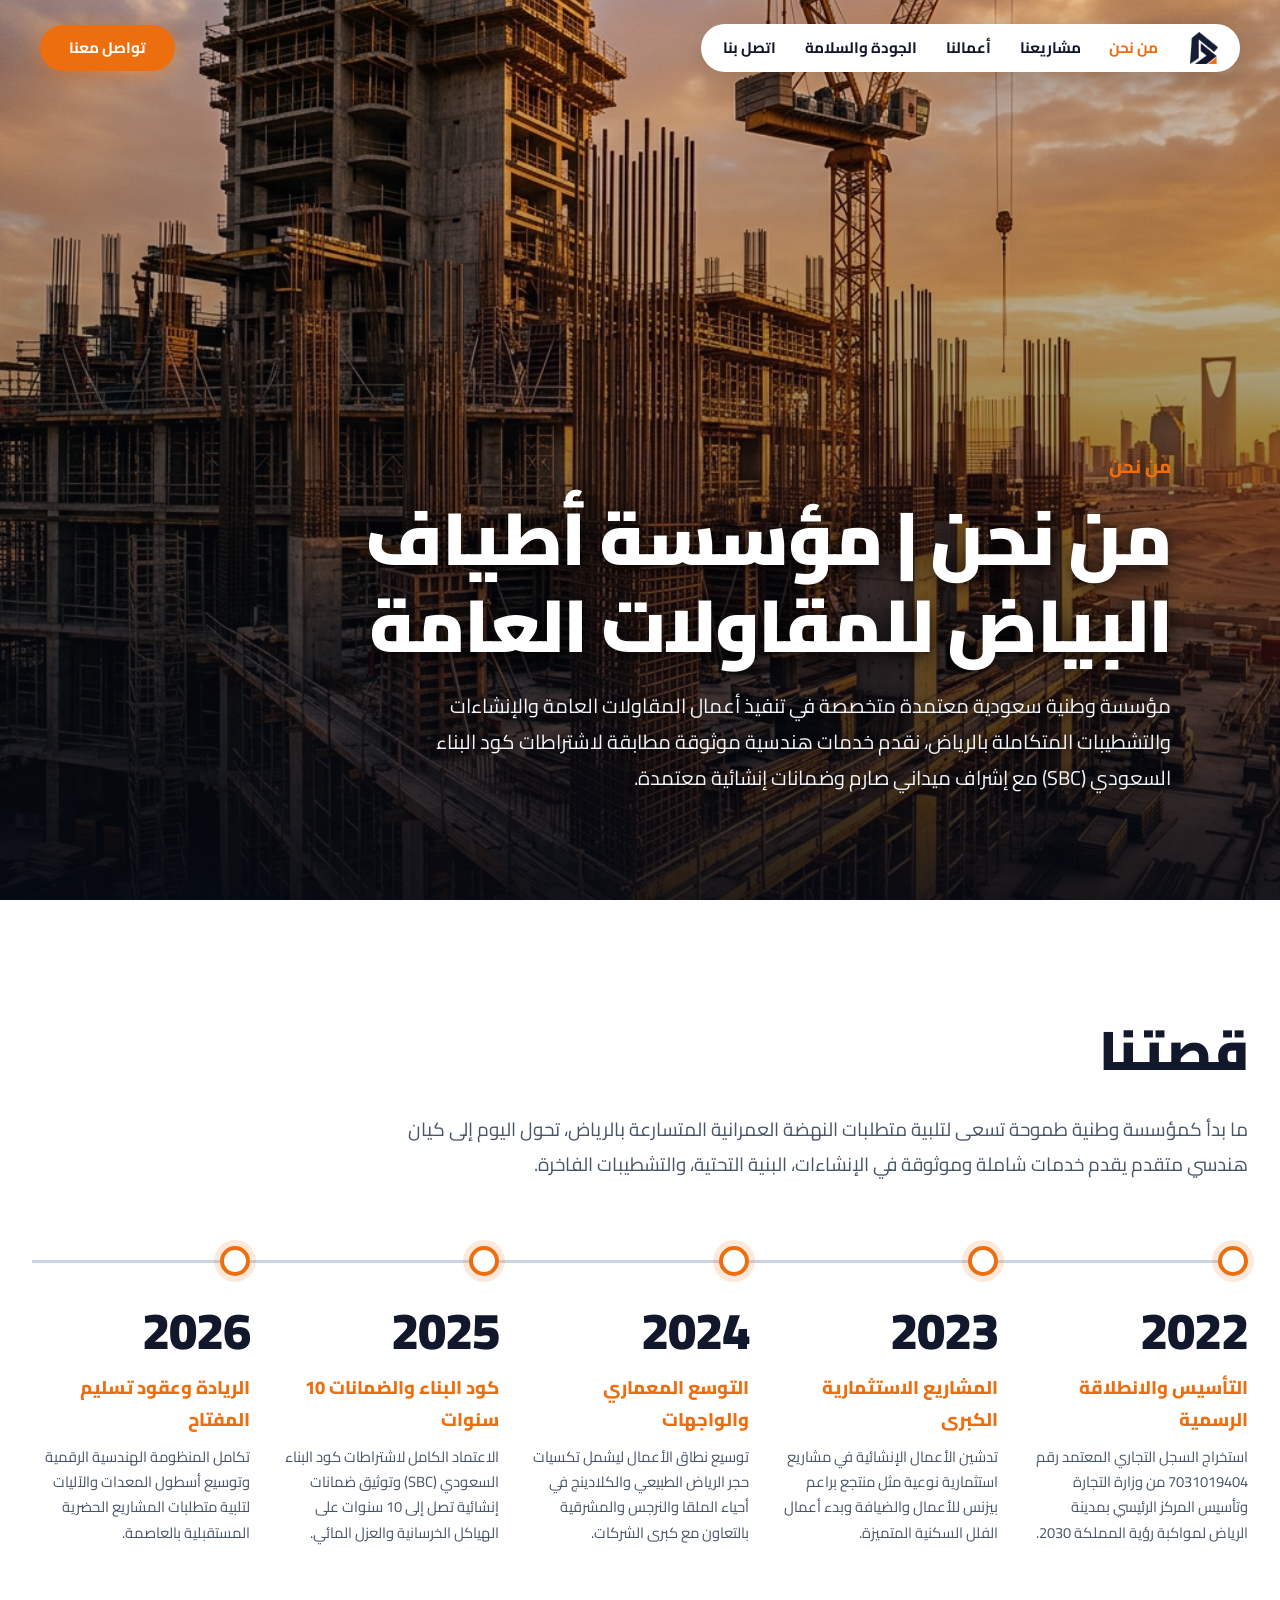
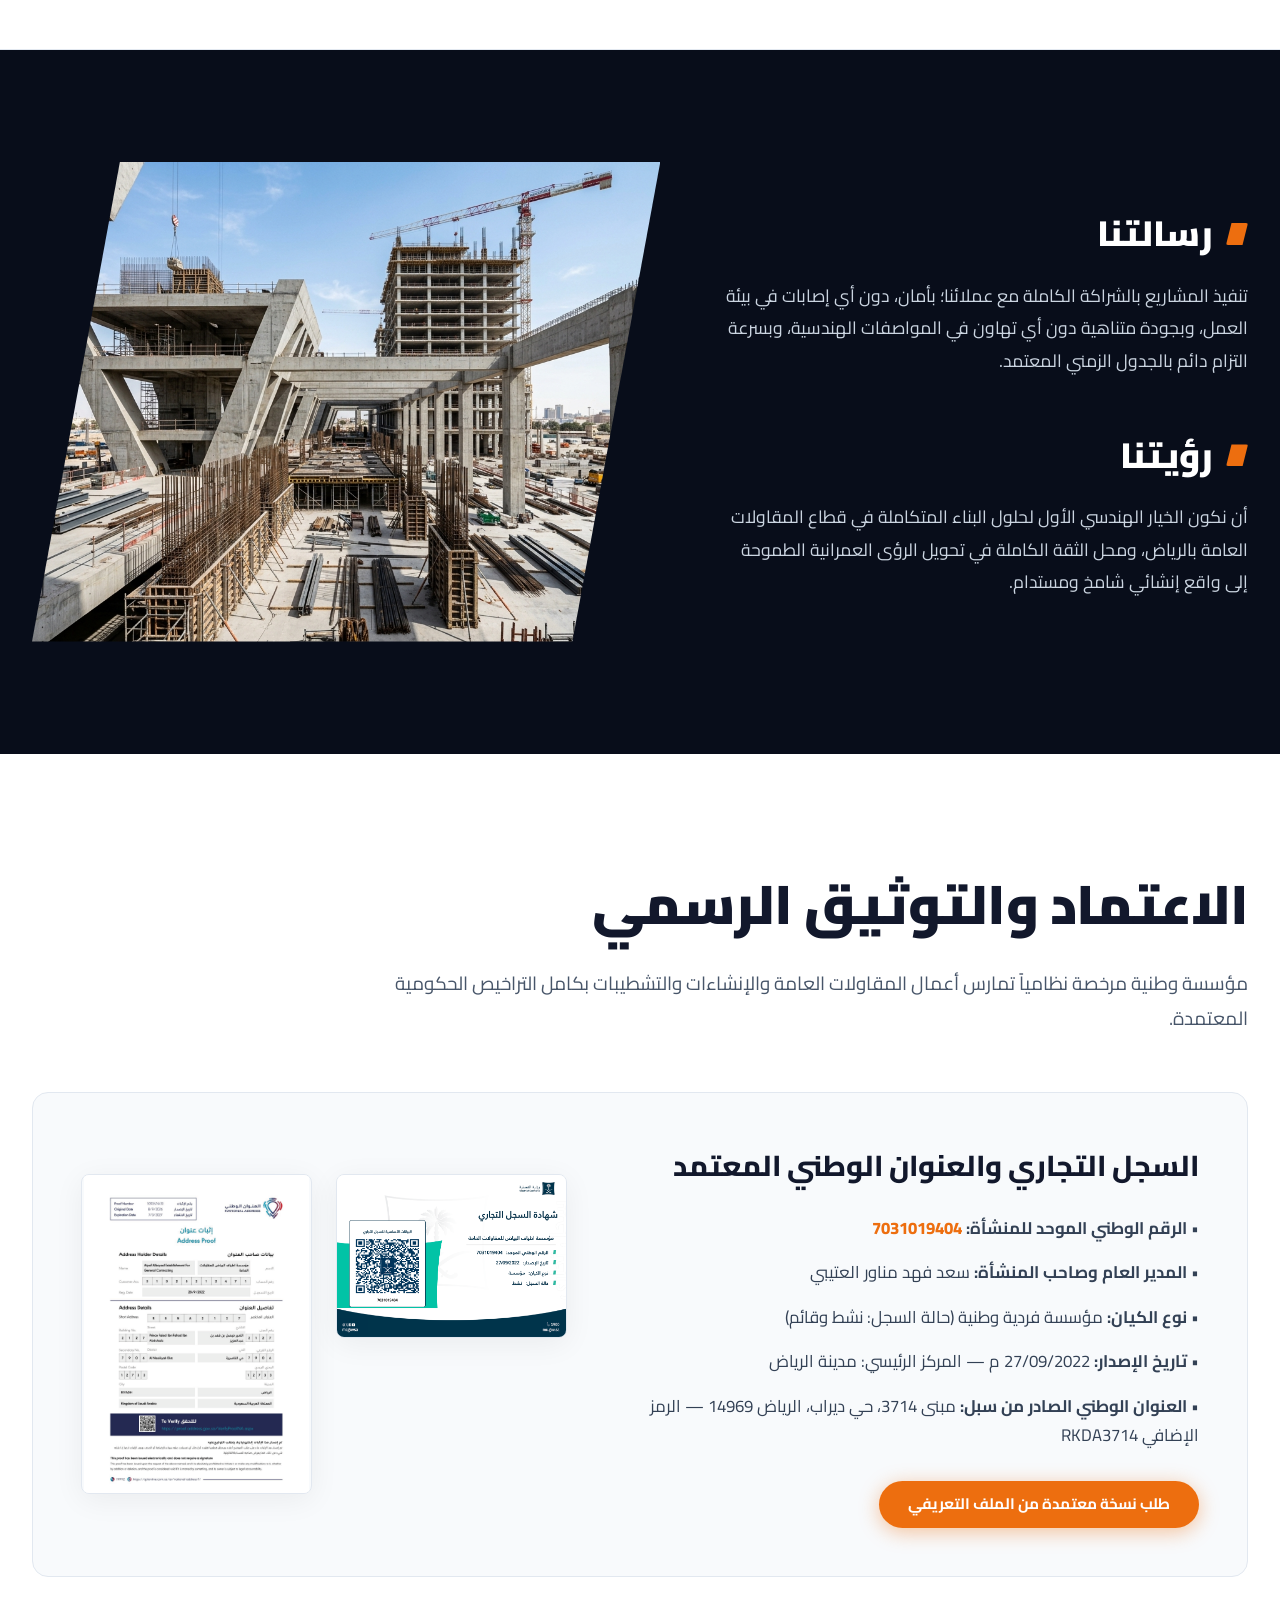
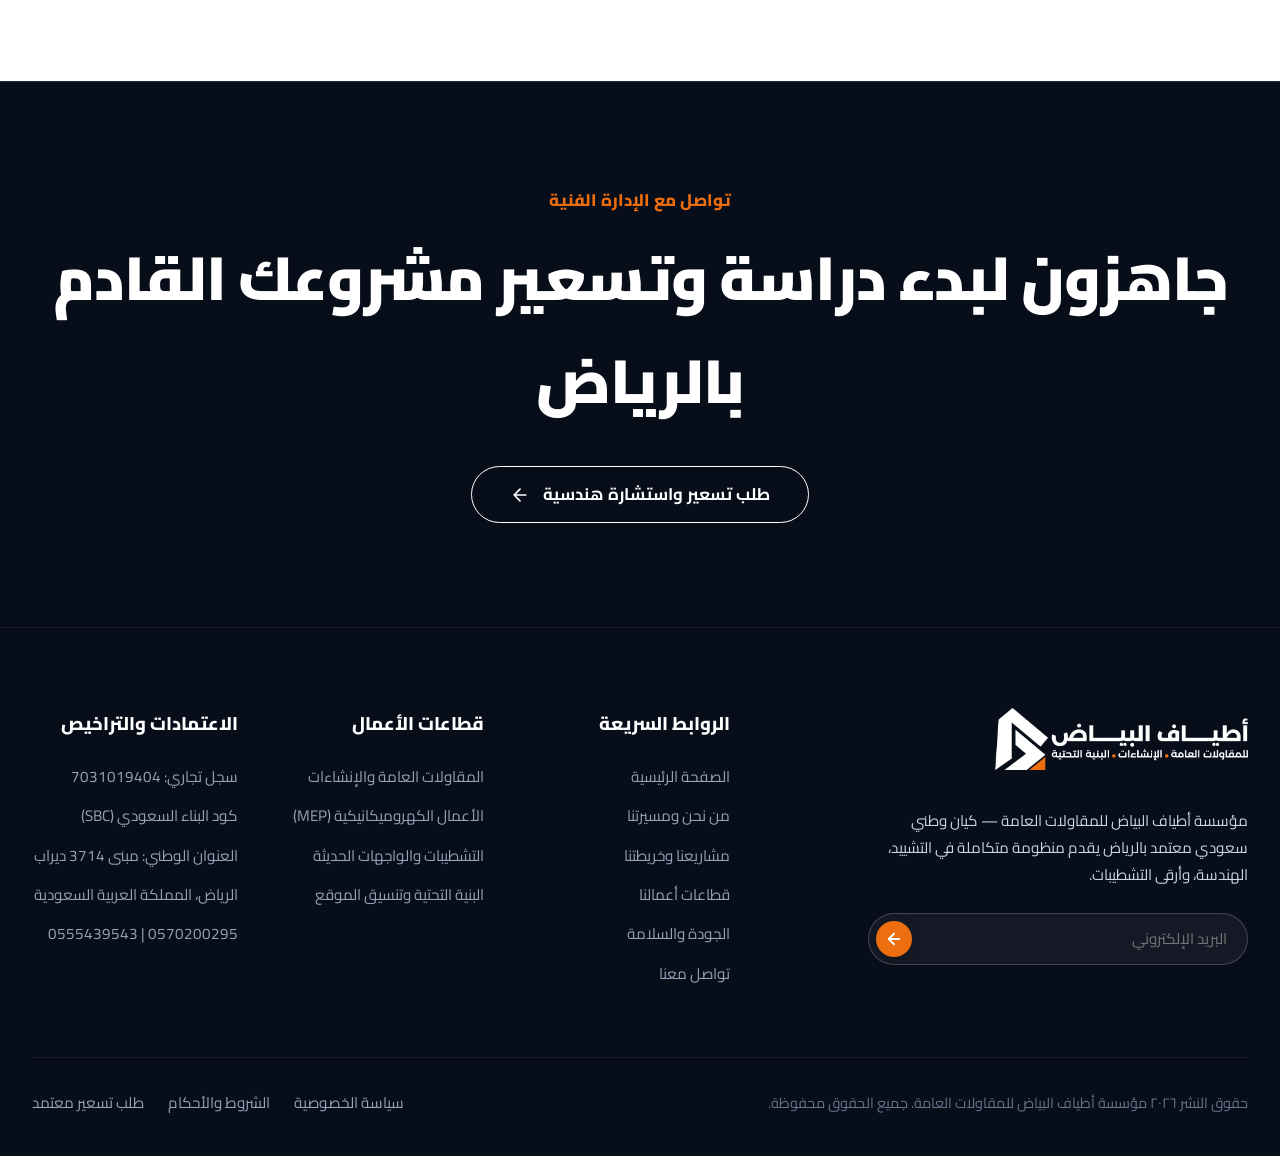
==== commit 0e983c44: "Humanize Saudi contracting copy, add Braem Business Resort project, remove AI badges, and bump cache" ====
--- a/website/about.html
+++ b/website/about.html
@@ -8,7 +8,7 @@
   <meta name="viewport" content="width=device-width, initial-scale=1.0">
   <title>من نحن | مؤسسة أطياف البياض للمقاولات العامة</title>
   <meta name="description" content="تعرف على مسيرة وقصة مؤسسة أطياف البياض للمقاولات العامة، رؤيتنا، رسالتنا، وسجلنا التجاري المعتمد.">
-  <link rel="stylesheet" href="css/style.css?v=20260916_v12">
+  <link rel="stylesheet" href="css/style.css?v=20260917_v15">
   <link rel="icon" href="images/logo/logo-icon.png">
 </head>
 <body>
@@ -80,9 +80,9 @@
   <div class="container">
     <div class="page-hero-content">
       <span class="page-hero-category">من نحن</span>
-      <h1 class="page-hero-title">معاً، نبني التميز</h1>
+      <h1 class="page-hero-title">من نحن | مؤسسة أطياف البياض للمقاولات العامة</h1>
       <p class="page-hero-desc">
-        مؤسسة أطياف البياض للمقاولات العامة هي الكيان الوطني الرائد لحلول التشييد المتكاملة في الرياض؛ نبني شراكات وثيقة ومستدامة عبر دقة التنفيذ الهندسي والالتزام بأعلى معايير كود البناء السعودي.
+        مؤسسة وطنية سعودية معتمدة متخصصة في تنفيذ أعمال المقاولات العامة والإنشاءات والتشطيبات المتكاملة بالرياض، نقدم خدمات هندسية موثوقة مطابقة لاشتراطات كود البناء السعودي (SBC) مع إشراف ميداني صارم وضمانات إنشائية معتمدة.
       </p>
     </div>
   </div>
@@ -94,7 +94,6 @@
     <div class="section-head-nesma">
       <div class="heading-with-polygon">
         <span>قصتنا</span>
-        <span class="polygon-accent"></span>
       </div>
       <p class="section-subtitle-nesma">
         ما بدأ كمؤسسة وطنية طموحة تسعى لتلبية متطلبات النهضة العمرانية المتسارعة بالرياض، تحول اليوم إلى كيان هندسي متقدم يقدم خدمات شاملة وموثوقة في الإنشاءات، البنية التحتية، والتشطيبات الفاخرة.
@@ -115,7 +114,7 @@
         <div class="timeline-dot"></div>
         <div class="timeline-year">2023</div>
         <div class="timeline-milestone-title">المشاريع الاستثمارية الكبرى</div>
-        <p class="timeline-milestone-desc">تدشين الأعمال الإنشائية في مشاريع استثمارية نوعية مثل منتجع برايم بيزنس للأعمال وبدء أعمال الفلل السكنية المتميزة.</p>
+        <p class="timeline-milestone-desc">تدشين الأعمال الإنشائية في مشاريع استثمارية نوعية مثل منتجع براعم بيزنس للأعمال والضيافة وبدء أعمال الفلل السكنية المتميزة.</p>
       </div>
 
       <!-- Milestone 2024 -->
@@ -180,7 +179,6 @@
     <div class="section-head-nesma">
       <div class="heading-with-polygon">
         <span>الاعتماد والتوثيق الرسمي</span>
-        <span class="polygon-accent"></span>
       </div>
       <p class="section-subtitle-nesma">
         مؤسسة وطنية مرخصة نظامياً تمارس أعمال المقاولات العامة والإنشاءات والتشطيبات بكامل التراخيص الحكومية المعتمدة.
@@ -214,10 +212,10 @@
 <!-- Pre-Footer Call to Action (Nesma Signature) -->
 <section class="pre-footer-cta">
   <div class="container">
-    <span class="pre-footer-label">تواصل معنا</span>
-    <h2 class="pre-footer-title">انضم إلينا في بناء المستقبل</h2>
+    <span class="pre-footer-label">تواصل مع الإدارة الفنية</span>
+    <h2 class="pre-footer-title">جاهزون لبدء دراسة وتسعير مشروعك القادم بالرياض</h2>
     <a href="contact.html" class="btn-cta-outline">
-      <span>اتصل بنا الآن</span>
+      <span>طلب تسعير واستشارة هندسية</span>
       <svg width="20" height="20" viewBox="0 0 24 24" fill="none" stroke="currentColor" stroke-width="2" stroke-linecap="round" stroke-linejoin="round"><path d="M19 12H5M12 19l-7-7 7-7"/></svg>
     </a>
   </div>
@@ -296,7 +294,7 @@
   </div>
 </footer>
 
-<script src="js/main.js?v=20260916_v12"></script>
+<script src="js/main.js?v=20260917_v15"></script>
 </body>
 </html>
 
--- a/website/css/style.css
+++ b/website/css/style.css
@@ -696,13 +696,7 @@
 }
 
 .polygon-accent {
-  display: inline-block;
-  width: 34px;
-  height: 34px;
-  background: var(--orange-500);
-  clip-path: polygon(25% 0%, 100% 0%, 75% 100%, 0% 100%);
-  border-radius: 2px;
-  flex-shrink: 0;
+  display: none !important;
 }
 
 .section-subtitle-nesma {
@@ -1568,16 +1562,7 @@
 
 /* Active District Floating Pill */
 .active-district-indicator {
-  display: inline-flex;
-  align-items: center;
-  gap: 0.6rem;
-  background: rgba(255, 255, 255, 0.06);
-  border: 1px solid rgba(255, 255, 255, 0.14);
-  backdrop-filter: blur(8px);
-  padding: 0.4rem 1.1rem;
-  border-radius: 999px;
-  margin-top: 0.8rem;
-  transition: all 0.3s ease;
+  display: none !important;
 }
 
 .district-pulse-dot {
@@ -1839,16 +1824,7 @@
 
 /* Active District Floating Pill */
 .active-district-indicator {
-  display: inline-flex;
-  align-items: center;
-  gap: 0.6rem;
-  background: rgba(255, 255, 255, 0.06);
-  border: 1px solid rgba(255, 255, 255, 0.14);
-  backdrop-filter: blur(8px);
-  padding: 0.4rem 1.1rem;
-  border-radius: 999px;
-  margin-top: 0.8rem;
-  transition: all 0.3s ease;
+  display: none !important;
 }
 
 .district-pulse-dot {
@@ -3222,24 +3198,39 @@
   .field-gallery-desc {
     font-size: 0.95rem;
   }
+  /* 5. Gallery 2-Column Grid on Mobile so ALL 6 Categories are Visible */
   .gallery-tabs-bar {
+    display: grid !important;
+    grid-template-columns: repeat(2, 1fr) !important;
+    gap: 0.55rem !important;
+    padding: 0 0.5rem 1.4rem !important;
+    max-width: 100% !important;
+  }
+  .gallery-tab {
     display: flex !important;
-    flex-wrap: nowrap !important;
-    overflow-x: auto !important;
-    -webkit-overflow-scrolling: touch;
-    justify-content: flex-start !important;
-    padding: 0.4rem 1rem 1rem !important;
-    gap: 0.6rem !important;
-    scrollbar-width: none;
-  }
-  .gallery-tabs-bar::-webkit-scrollbar {
-    display: none;
-  }
-  .gallery-tab {
-    flex: 0 0 auto !important;
+    align-items: center !important;
+    justify-content: center !important;
+    gap: 0.4rem !important;
+    padding: 0.6rem 0.5rem !important;
+    font-size: 0.82rem !important;
+    font-weight: 700 !important;
+    border-radius: var(--radius-pill) !important;
+    width: 100% !important;
+    box-sizing: border-box !important;
+  }
+  .gallery-tab svg {
+    width: 15px !important;
+    height: 15px !important;
+    flex-shrink: 0 !important;
+  }
+  .gallery-tab span:not(.tab-count-pill) {
     white-space: nowrap !important;
-    font-size: 0.85rem !important;
-    padding: 0.55rem 1.1rem !important;
+  }
+  .tab-count-pill {
+    padding: 0.1rem 0.45rem !important;
+    font-size: 0.72rem !important;
+    border-radius: 999px !important;
+    flex-shrink: 0 !important;
   }
 }
 
@@ -3309,15 +3300,25 @@
   }
 }
 
-/* 7. Scrolled Mobile Header Luxury Backdrop */
+/* 7. Floating Capsules on Mobile (100% Transparent Bar - Capsules Float Freely) */
 @media (max-width: 768px) {
+  .site-header,
   .site-header.scrolled {
-    background: rgba(7, 10, 18, 0.96);
-    backdrop-filter: blur(14px);
-    -webkit-backdrop-filter: blur(14px);
-    box-shadow: 0 4px 25px rgba(0, 0, 0, 0.5);
-    border-bottom: 1px solid rgba(255, 255, 255, 0.08);
-    padding: 0.5rem 0;
-  }
-}
-
+    background: transparent !important;
+    backdrop-filter: none !important;
+    -webkit-backdrop-filter: none !important;
+    box-shadow: none !important;
+    border-bottom: none !important;
+    padding: 0 !important;
+    pointer-events: none !important;
+  }
+  .header-inner {
+    pointer-events: auto !important;
+  }
+  .header-pill,
+  .header-left,
+  .btn-pill-orange {
+    pointer-events: auto !important;
+  }
+}
+
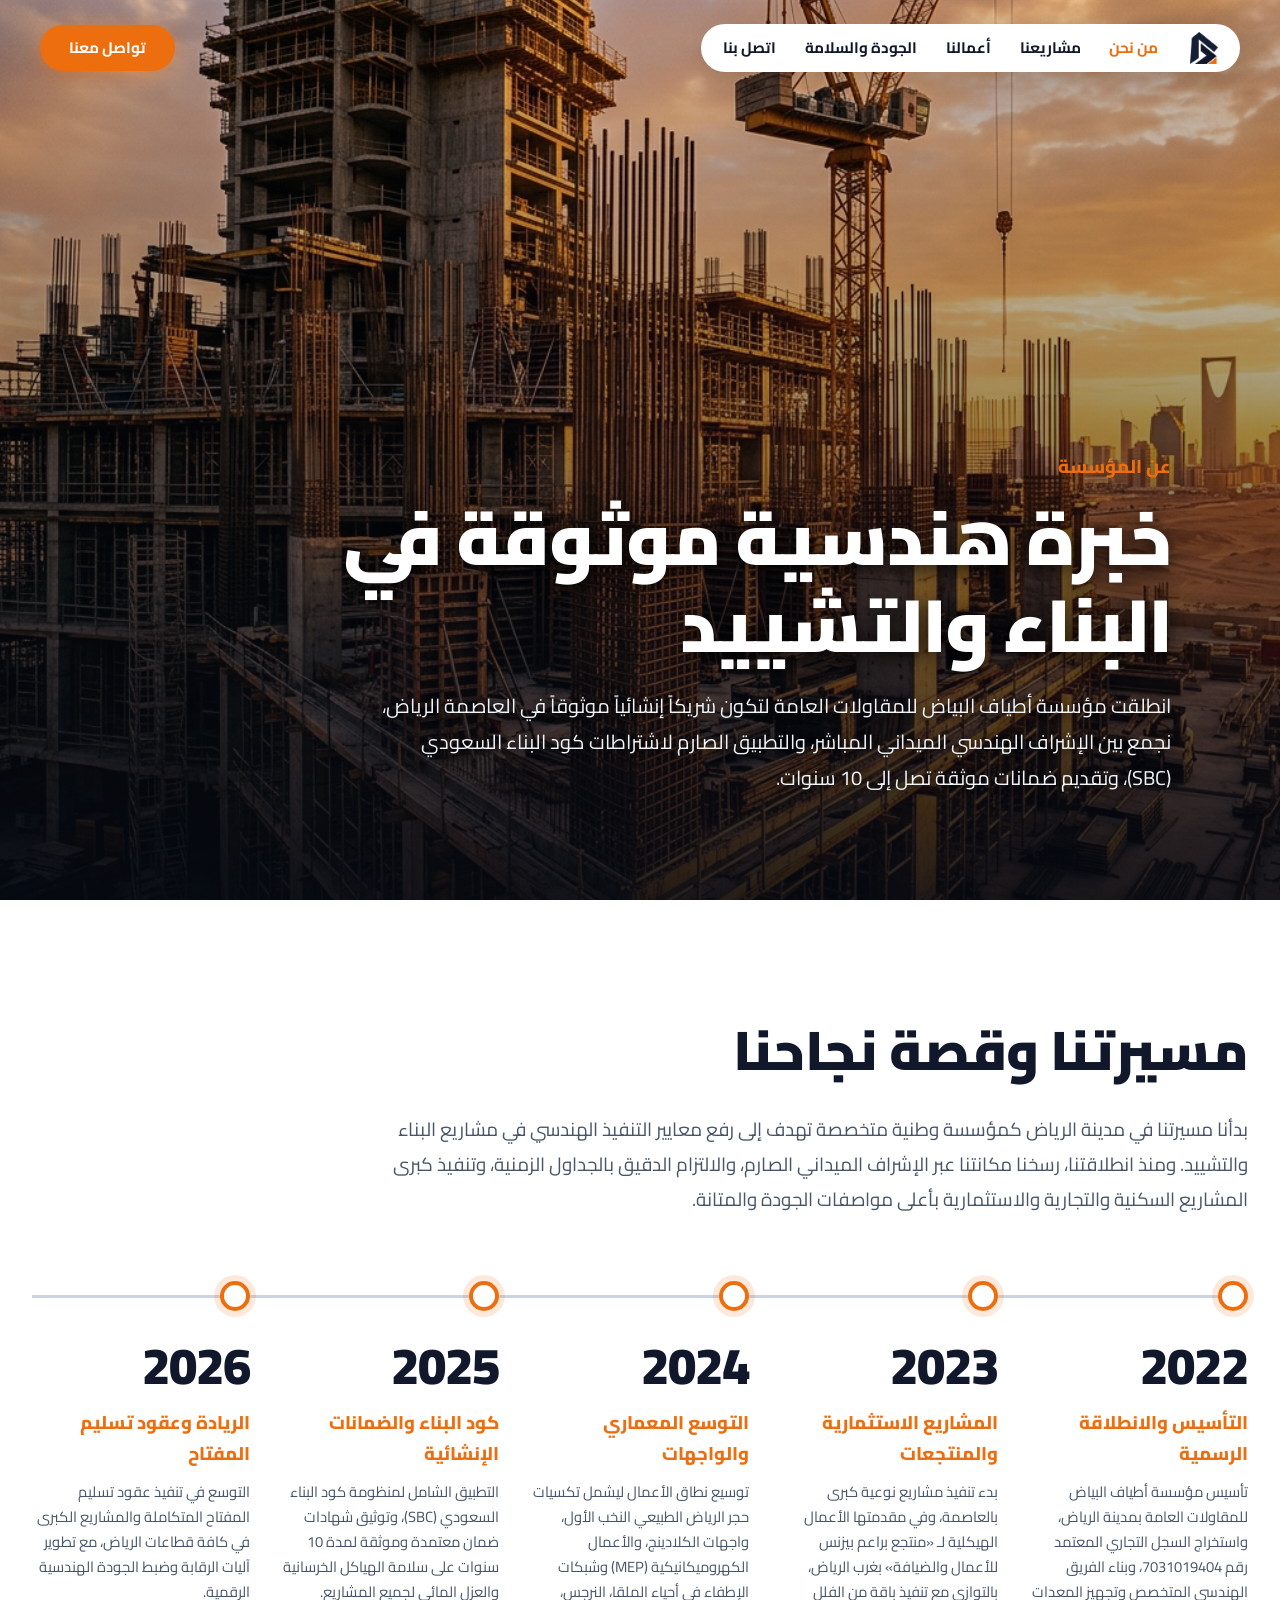
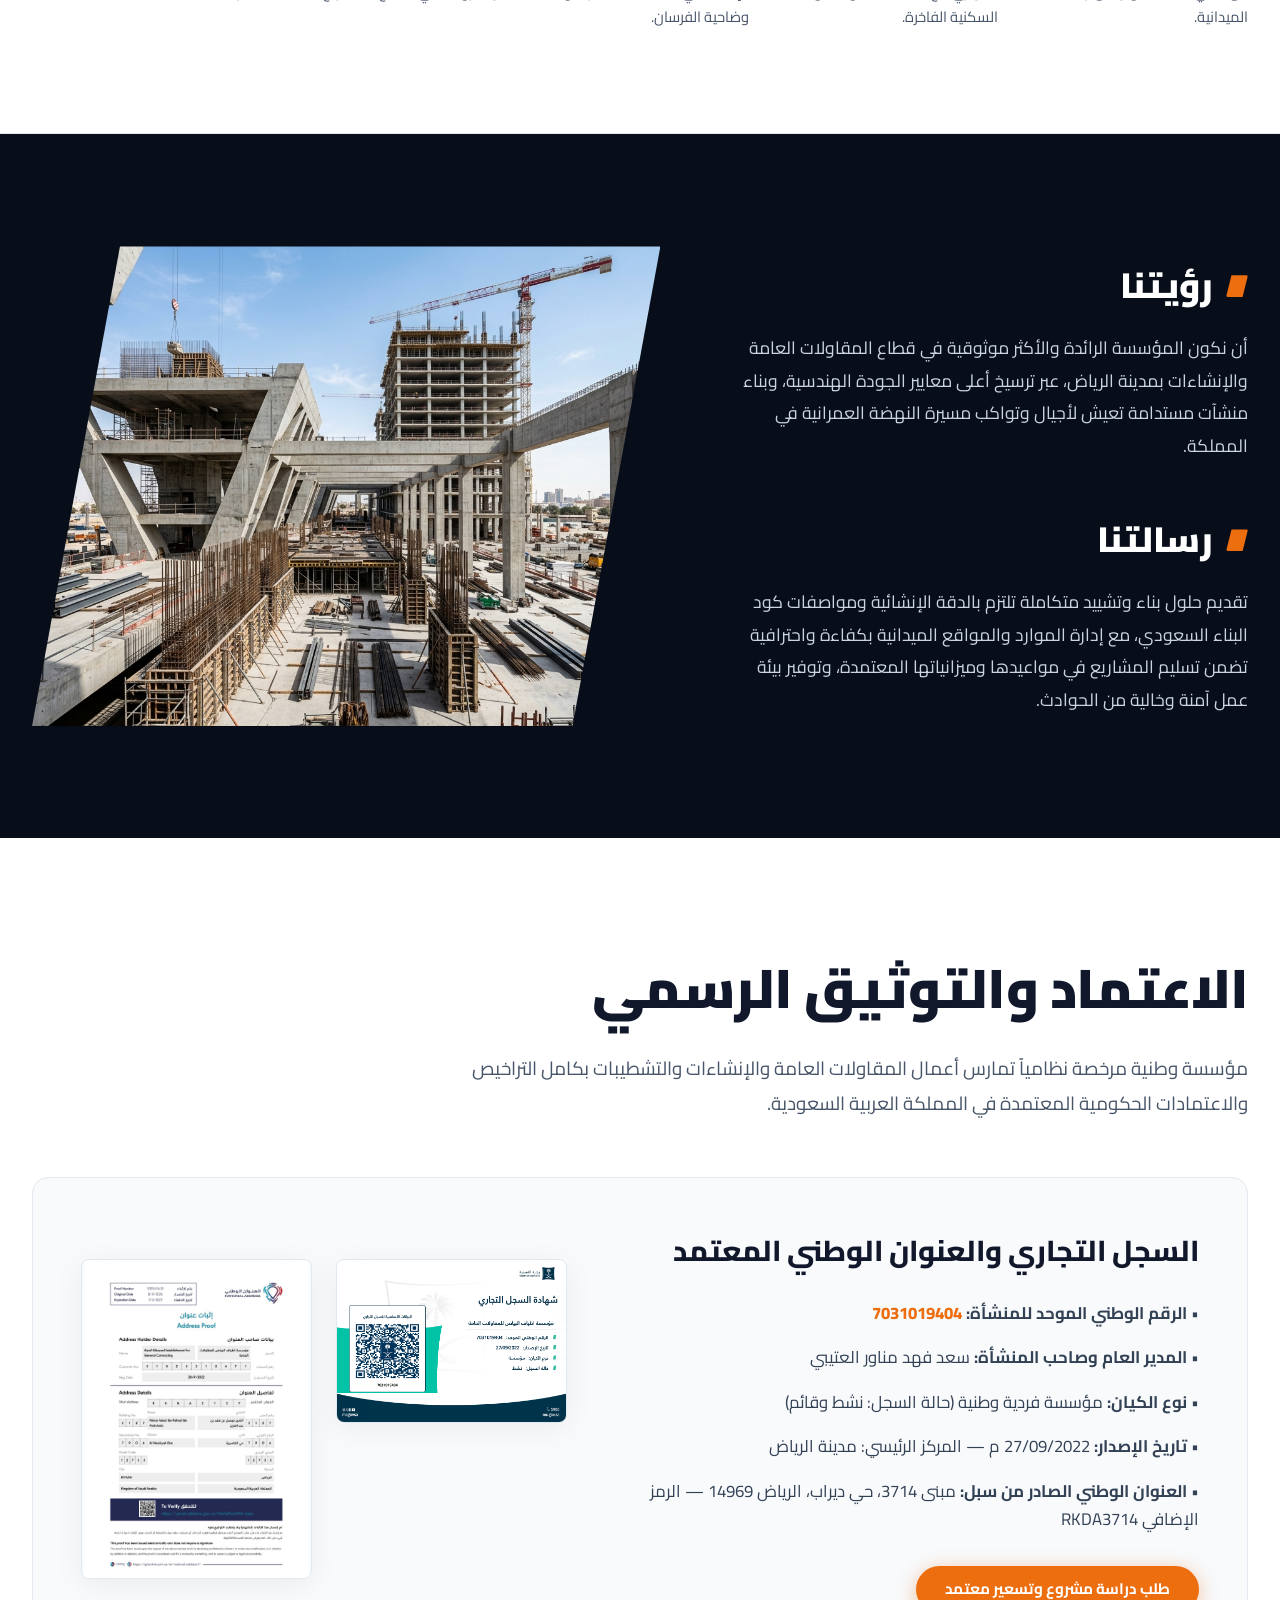
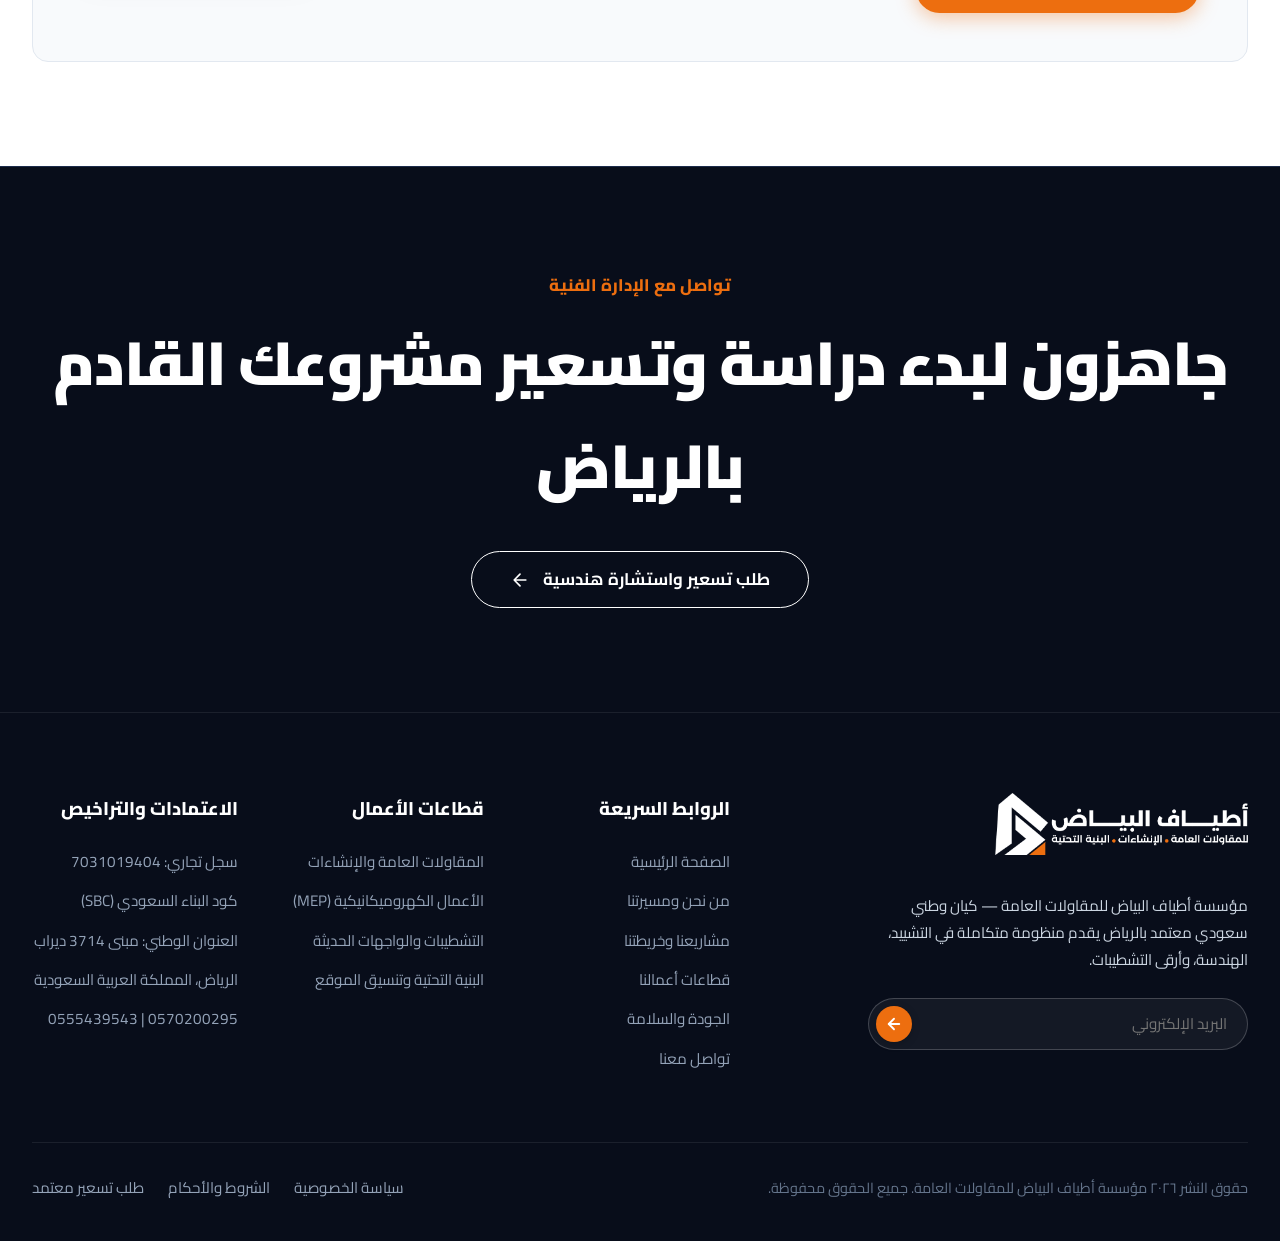
==== commit 8bbed4b7: "Revamp about.html copywriting, fix duplicate titles, and polish all page hero headlines" ====
--- a/website/about.html
+++ b/website/about.html
@@ -79,24 +79,24 @@
   <div class="page-hero-overlay"></div>
   <div class="container">
     <div class="page-hero-content">
-      <span class="page-hero-category">من نحن</span>
-      <h1 class="page-hero-title">من نحن | مؤسسة أطياف البياض للمقاولات العامة</h1>
+      <span class="page-hero-category">عن المؤسسة</span>
+      <h1 class="page-hero-title">خبرة هندسية موثوقة في البناء والتشييد</h1>
       <p class="page-hero-desc">
-        مؤسسة وطنية سعودية معتمدة متخصصة في تنفيذ أعمال المقاولات العامة والإنشاءات والتشطيبات المتكاملة بالرياض، نقدم خدمات هندسية موثوقة مطابقة لاشتراطات كود البناء السعودي (SBC) مع إشراف ميداني صارم وضمانات إنشائية معتمدة.
+        انطلقت مؤسسة أطياف البياض للمقاولات العامة لتكون شريكاً إنشائياً موثوقاً في العاصمة الرياض، نجمع بين الإشراف الهندسي الميداني المباشر، والتطبيق الصارم لاشتراطات كود البناء السعودي (SBC)، وتقديم ضمانات موثقة تصل إلى 10 سنوات.
       </p>
     </div>
   </div>
 </section>
 
-<!-- Timeline Section (قصتنا - Nesma Model) -->
+<!-- Timeline Section (قصتنا ومسيرتنا) -->
 <section class="timeline-section-nesma">
   <div class="container">
     <div class="section-head-nesma">
       <div class="heading-with-polygon">
-        <span>قصتنا</span>
+        <span>مسيرتنا وقصة نجاحنا</span>
       </div>
       <p class="section-subtitle-nesma">
-        ما بدأ كمؤسسة وطنية طموحة تسعى لتلبية متطلبات النهضة العمرانية المتسارعة بالرياض، تحول اليوم إلى كيان هندسي متقدم يقدم خدمات شاملة وموثوقة في الإنشاءات، البنية التحتية، والتشطيبات الفاخرة.
+        بدأنا مسيرتنا في مدينة الرياض كمؤسسة وطنية متخصصة تهدف إلى رفع معايير التنفيذ الهندسي في مشاريع البناء والتشييد. ومنذ انطلاقتنا، رسخنا مكانتنا عبر الإشراف الميداني الصارم، والالتزام الدقيق بالجداول الزمنية، وتنفيذ كبرى المشاريع السكنية والتجارية والاستثمارية بأعلى مواصفات الجودة والمتانة.
       </p>
     </div>
 
@@ -106,15 +106,15 @@
         <div class="timeline-dot"></div>
         <div class="timeline-year">2022</div>
         <div class="timeline-milestone-title">التأسيس والانطلاقة الرسمية</div>
-        <p class="timeline-milestone-desc">استخراج السجل التجاري المعتمد رقم 7031019404 من وزارة التجارة وتأسيس المركز الرئيسي بمدينة الرياض لمواكبة رؤية المملكة 2030.</p>
+        <p class="timeline-milestone-desc">تأسيس مؤسسة أطياف البياض للمقاولات العامة بمدينة الرياض، واستخراج السجل التجاري المعتمد رقم 7031019404، وبناء الفريق الهندسي المتخصص وتجهيز المعدات الميدانية.</p>
       </div>
 
       <!-- Milestone 2023 -->
       <div class="timeline-item-nesma">
         <div class="timeline-dot"></div>
         <div class="timeline-year">2023</div>
-        <div class="timeline-milestone-title">المشاريع الاستثمارية الكبرى</div>
-        <p class="timeline-milestone-desc">تدشين الأعمال الإنشائية في مشاريع استثمارية نوعية مثل منتجع براعم بيزنس للأعمال والضيافة وبدء أعمال الفلل السكنية المتميزة.</p>
+        <div class="timeline-milestone-title">المشاريع الاستثمارية والمنتجعات</div>
+        <p class="timeline-milestone-desc">بدء تنفيذ مشاريع نوعية كبرى بالعاصمة، وفي مقدمتها الأعمال الهيكلية لـ «منتجع براعم بيزنس للأعمال والضيافة» بغرب الرياض، بالتوازي مع تنفيذ باقة من الفلل السكنية الفاخرة.</p>
       </div>
 
       <!-- Milestone 2024 -->
@@ -122,15 +122,15 @@
         <div class="timeline-dot"></div>
         <div class="timeline-year">2024</div>
         <div class="timeline-milestone-title">التوسع المعماري والواجهات</div>
-        <p class="timeline-milestone-desc">توسيع نطاق الأعمال ليشمل تكسيات حجر الرياض الطبيعي والكلادينج في أحياء الملقا والنرجس والمشرقية بالتعاون مع كبرى الشركات.</p>
+        <p class="timeline-milestone-desc">توسيع نطاق الأعمال ليشمل تكسيات حجر الرياض الطبيعي النخب الأول، واجهات الكلادينج، والأعمال الكهروميكانيكية (MEP) وشبكات الإطفاء في أحياء الملقا، النرجس، وضاحية الفرسان.</p>
       </div>
 
       <!-- Milestone 2025 -->
       <div class="timeline-item-nesma">
         <div class="timeline-dot"></div>
         <div class="timeline-year">2025</div>
-        <div class="timeline-milestone-title">كود البناء والضمانات 10 سنوات</div>
-        <p class="timeline-milestone-desc">الاعتماد الكامل لاشتراطات كود البناء السعودي (SBC) وتوثيق ضمانات إنشائية تصل إلى 10 سنوات على الهياكل الخرسانية والعزل المائي.</p>
+        <div class="timeline-milestone-title">كود البناء والضمانات الإنشائية</div>
+        <p class="timeline-milestone-desc">التطبيق الشامل لمنظومة كود البناء السعودي (SBC)، وتوثيق شهادات ضمان معتمدة وموثقة لمدة 10 سنوات على سلامة الهياكل الخرسانية والعزل المائي لجميع المشاريع.</p>
       </div>
 
       <!-- Milestone 2026 -->
@@ -138,29 +138,29 @@
         <div class="timeline-dot"></div>
         <div class="timeline-year">2026</div>
         <div class="timeline-milestone-title">الريادة وعقود تسليم المفتاح</div>
-        <p class="timeline-milestone-desc">تكامل المنظومة الهندسية الرقمية وتوسيع أسطول المعدات والآليات لتلبية متطلبات المشاريع الحضرية المستقبلية بالعاصمة.</p>
-      </div>
-    </div>
-  </div>
-</section>
-
-<!-- Vision & Mission (Diagonal Frame Cutout - Nesma Model) -->
+        <p class="timeline-milestone-desc">التوسع في تنفيذ عقود تسليم المفتاح المتكاملة والمشاريع الكبرى في كافة قطاعات الرياض، مع تطوير آليات الرقابة وضبط الجودة الهندسية الرقمية.</p>
+      </div>
+    </div>
+  </div>
+</section>
+
+<!-- Vision & Mission -->
 <section class="vision-section-nesma">
   <div class="container">
     <div class="vision-grid-nesma">
       <!-- Right/Top Text Blocks -->
       <div class="vision-content-box">
         <div class="vision-block">
+          <h2 class="vision-block-title">رؤيتنا</h2>
+          <p class="vision-block-text">
+            أن نكون المؤسسة الرائدة والأكثر موثوقية في قطاع المقاولات العامة والإنشاءات بمدينة الرياض، عبر ترسيخ أعلى معايير الجودة الهندسية، وبناء منشآت مستدامة تعيش لأجيال وتواكب مسيرة النهضة العمرانية في المملكة.
+          </p>
+        </div>
+
+        <div class="vision-block">
           <h2 class="vision-block-title">رسالتنا</h2>
           <p class="vision-block-text">
-            تنفيذ المشاريع بالشراكة الكاملة مع عملائنا؛ بأمان، دون أي إصابات في بيئة العمل، وبجودة متناهية دون أي تهاون في المواصفات الهندسية، وبسرعة التزام دائم بالجدول الزمني المعتمد.
-          </p>
-        </div>
-
-        <div class="vision-block">
-          <h2 class="vision-block-title">رؤيتنا</h2>
-          <p class="vision-block-text">
-            أن نكون الخيار الهندسي الأول لحلول البناء المتكاملة في قطاع المقاولات العامة بالرياض، ومحل الثقة الكاملة في تحويل الرؤى العمرانية الطموحة إلى واقع إنشائي شامخ ومستدام.
+            تقديم حلول بناء وتشييد متكاملة تلتزم بالدقة الإنشائية ومواصفات كود البناء السعودي، مع إدارة الموارد والمواقع الميدانية بكفاءة واحترافية تضمن تسليم المشاريع في مواعيدها وميزانياتها المعتمدة، وتوفير بيئة عمل آمنة وخالية من الحوادث.
           </p>
         </div>
       </div>
@@ -181,7 +181,7 @@
         <span>الاعتماد والتوثيق الرسمي</span>
       </div>
       <p class="section-subtitle-nesma">
-        مؤسسة وطنية مرخصة نظامياً تمارس أعمال المقاولات العامة والإنشاءات والتشطيبات بكامل التراخيص الحكومية المعتمدة.
+        مؤسسة وطنية مرخصة نظامياً تمارس أعمال المقاولات العامة والإنشاءات والتشطيبات بكامل التراخيص والاعتمادات الحكومية المعتمدة في المملكة العربية السعودية.
       </p>
     </div>
 
@@ -196,7 +196,7 @@
           <div>• <strong>العنوان الوطني الصادر من سبل:</strong> مبنى 3714، حي ديراب، الرياض 14969 — الرمز الإضافي RKDA3714</div>
         </div>
         <div style="margin-top: 2rem;">
-          <a href="contact.html" class="btn-pill-orange">طلب نسخة معتمدة من الملف التعريفي</a>
+          <a href="contact.html" class="btn-pill-orange">طلب دراسة مشروع وتسعير معتمد</a>
         </div>
       </div>
       
